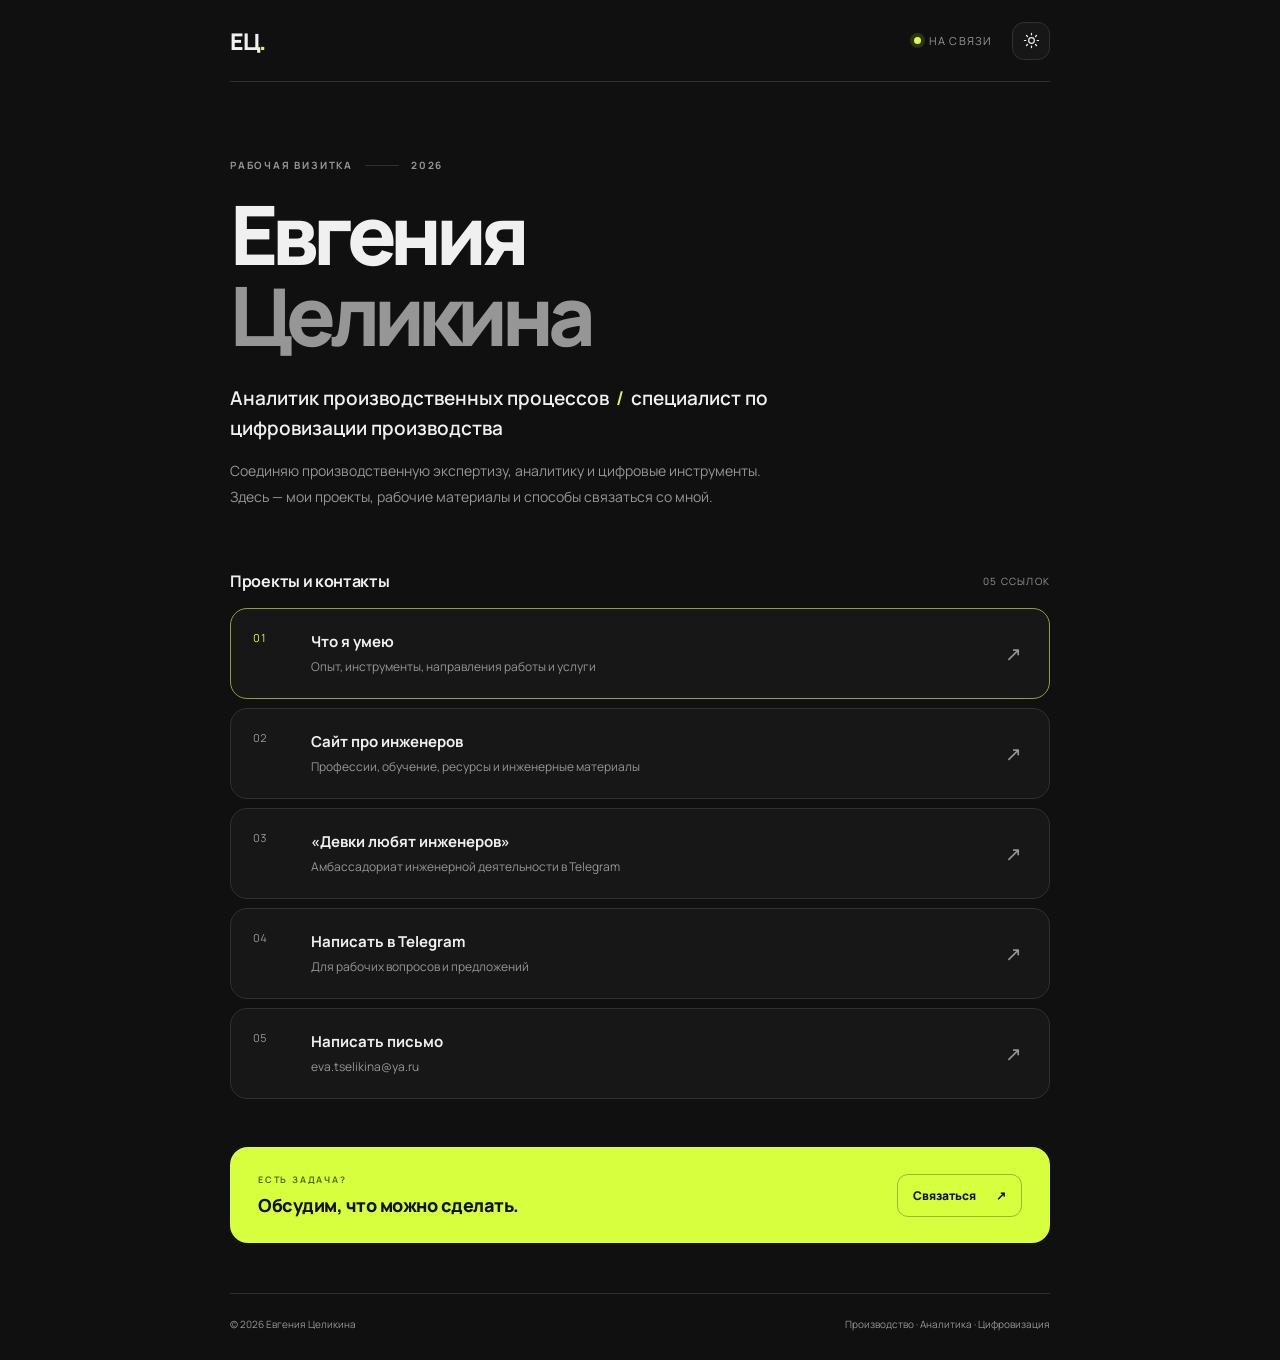
==== index.html @ 096b7c53 "Add files via upload" ====
<!doctype html>
<html lang="ru">
<head>
  <meta charset="utf-8">
  <meta name="viewport" content="width=device-width, initial-scale=1">
  <meta name="theme-color" content="#111111">
  <meta name="description" content="Евгения Целикина — аналитика производственных процессов, цифровизация и инженерные проекты. Все ссылки и контакты.">
  <title>Евгения Целикина — рабочая визитка</title>
  <link rel="stylesheet" href="style.css">
</head>
<body>
  <div class="page-shell">
    <header class="topbar">
      <a class="wordmark" href="./" aria-label="На главную">ЕЦ<span>.</span></a>
      <div class="topbar-right">
        <span class="status"><span class="status-dot"></span> На связи</span>
        <button class="theme-toggle" id="theme-toggle" type="button" aria-label="Переключить тему" title="Переключить тему">
          <svg class="sun-icon" viewBox="0 0 24 24" aria-hidden="true"><circle cx="12" cy="12" r="4"></circle><path d="M12 2v2m0 16v2M4.93 4.93l1.42 1.42m11.3 11.3 1.42 1.42M2 12h2m16 0h2M4.93 19.07l1.42-1.42m11.3-11.3 1.42-1.42"></path></svg>
          <svg class="moon-icon" viewBox="0 0 24 24" aria-hidden="true"><path d="M20.8 14.2A8.5 8.5 0 0 1 9.8 3.2 8.6 8.6 0 1 0 20.8 14.2Z"></path></svg>
        </button>
      </div>
    </header>

    <main>
      <section class="intro">
        <p class="eyebrow"><span>РАБОЧАЯ ВИЗИТКА</span><span class="eyebrow-line"></span><span>2026</span></p>
        <h1>Евгения<br><span>Целикина</span></h1>
        <p class="role">Аналитик производственных процессов <span>/</span> специалист по цифровизации производства</p>
        <p class="summary">Соединяю производственную экспертизу, аналитику и цифровые инструменты. Здесь — мои проекты, рабочие материалы и способы связаться со мной.</p>
      </section>

      <section class="links-section" aria-labelledby="projects-heading">
        <div class="section-heading">
          <h2 id="projects-heading">Проекты и контакты</h2>
          <span class="section-count">05 ССЫЛОК</span>
        </div>

        <a class="link-card featured" href="https://vremennobeznika.github.io/evosif/" target="_blank" rel="noopener noreferrer">
          <span class="card-index">01</span>
          <span class="card-copy">
            <span class="card-title">Что я умею</span>
            <span class="card-description">Опыт, инструменты, направления работы и услуги</span>
          </span>
          <span class="card-action" aria-hidden="true">↗</span>
        </a>

        <a class="link-card" href="https://github.com/Vremennobeznika/enjigirling" target="_blank" rel="noopener noreferrer">
          <span class="card-index">02</span>
          <span class="card-copy">
            <span class="card-title">Сайт про инженеров</span>
            <span class="card-description">Профессии, обучение, ресурсы и инженерные материалы</span>
          </span>
          <span class="card-action" aria-hidden="true">↗</span>
        </a>

        <a class="link-card" href="https://t.me/enjigirling" target="_blank" rel="noopener noreferrer">
          <span class="card-index">03</span>
          <span class="card-copy">
            <span class="card-title">«Девки любят инженеров»</span>
            <span class="card-description">Амбассадориат инженерной деятельности в Telegram</span>
          </span>
          <span class="card-action" aria-hidden="true">↗</span>
        </a>

        <a class="link-card" href="https://t.me/evosif" target="_blank" rel="noopener noreferrer">
          <span class="card-index">04</span>
          <span class="card-copy">
            <span class="card-title">Написать в Telegram</span>
            <span class="card-description">Для рабочих вопросов и предложений</span>
          </span>
          <span class="card-action" aria-hidden="true">↗</span>
        </a>

        <a class="link-card" href="mailto:eva.tselikina@ya.ru">
          <span class="card-index">05</span>
          <span class="card-copy">
            <span class="card-title">Написать письмо</span>
            <span class="card-description">eva.tselikina@ya.ru</span>
          </span>
          <span class="card-action" aria-hidden="true">↗</span>
        </a>
      </section>

      <section class="contact-strip">
        <div>
          <p class="eyebrow">ЕСТЬ ЗАДАЧА?</p>
          <p class="contact-line">Обсудим, что можно сделать.</p>
        </div>
        <a class="contact-button" href="https://t.me/evosif" target="_blank" rel="noopener noreferrer">Связаться <span aria-hidden="true">↗</span></a>
      </section>
    </main>

    <footer>
      <span>© 2026 Евгения Целикина</span>
      <span>Производство · Аналитика · Цифровизация</span>
    </footer>
  </div>
  <script src="script.js"></script>
</body>
</html>
---- style.css ----
@import url('https://fonts.googleapis.com/css2?family=Manrope:wght@400;500;600;700;800&display=swap');

:root {
  color-scheme: dark;
  --bg: #101010;
  --surface: #171717;
  --surface-hover: #202020;
  --text: #f0f0f0;
  --muted: #969696;
  --line: #303030;
  --accent: #d8ff3e;
  --accent-text: #111;
  --shadow: rgba(0, 0, 0, .18);
}
:root.light {
  color-scheme: light;
  --bg: #eeeeeb;
  --surface: #f8f8f5;
  --surface-hover: #e4e4df;
  --text: #161616;
  --muted: #666660;
  --line: #d3d3cc;
  --accent: #c4ec24;
  --accent-text: #111;
  --shadow: rgba(0, 0, 0, .05);
}
* { box-sizing: border-box; }
html { min-height: 100%; }
body {
  margin: 0;
  background: var(--bg);
  color: var(--text);
  font-family: 'Manrope', 'Arial', sans-serif;
  transition: background .2s ease, color .2s ease;
}
a { color: inherit; text-decoration: none; }
button { font: inherit; }
.page-shell { width: min(100% - 48px, 820px); margin: 0 auto; }
.topbar {
  height: 82px; display: flex; align-items: center; justify-content: space-between;
  border-bottom: 1px solid var(--line);
}
.wordmark { font-size: 23px; font-weight: 800; letter-spacing: -1.5px; }
.wordmark span { color: var(--accent); }
.topbar-right { display: flex; align-items: center; gap: 20px; }
.status { display: inline-flex; gap: 8px; align-items: center; color: var(--muted); font-size: 11px; text-transform: uppercase; letter-spacing: 1.1px; }
.status-dot { width: 7px; height: 7px; border-radius: 50%; background: var(--accent); box-shadow: 0 0 0 4px color-mix(in srgb, var(--accent) 14%, transparent); }
.theme-toggle { display: grid; place-items: center; width: 38px; height: 38px; border: 1px solid var(--line); border-radius: 12px; background: var(--surface); color: var(--text); cursor: pointer; }
.theme-toggle:hover { background: var(--surface-hover); }
.theme-toggle svg { width: 17px; height: 17px; fill: none; stroke: currentColor; stroke-width: 1.7; stroke-linecap: round; stroke-linejoin: round; }
.moon-icon { display: none; }
:root.light .sun-icon { display: none; }
:root.light .moon-icon { display: block; }
.intro { padding: 76px 0 60px; }
.eyebrow { display: flex; align-items: center; gap: 12px; margin: 0 0 22px; color: var(--muted); font-size: 10px; font-weight: 700; letter-spacing: 1.8px; }
.eyebrow-line { display: inline-block; width: 34px; height: 1px; background: var(--line); }
h1 { margin: 0; font-size: clamp(48px, 8.5vw, 82px); line-height: .99; letter-spacing: -.075em; font-weight: 800; }
h1 span { color: var(--muted); }
.role { max-width: 650px; margin: 28px 0 0; font-size: clamp(15px, 2.4vw, 19px); font-weight: 600; line-height: 1.55; }
.role span { color: var(--accent); padding: 0 3px; }
.summary { max-width: 540px; margin: 15px 0 0; color: var(--muted); font-size: 14px; line-height: 1.85; }
.links-section { padding-bottom: 48px; }
.section-heading { display: flex; align-items: center; justify-content: space-between; margin-bottom: 16px; }
h2 { margin: 0; font-size: 16px; font-weight: 700; letter-spacing: -.3px; }
.section-count { color: var(--muted); font-size: 10px; letter-spacing: 1.2px; }
.link-card {
  display: grid; grid-template-columns: 42px 1fr 28px; align-items: center; gap: 16px;
  min-height: 91px; padding: 18px 22px; margin-top: 9px;
  background: var(--surface); border: 1px solid var(--line); border-radius: 17px;
  transition: background .18s ease, border-color .18s ease, transform .18s ease;
}
.link-card:hover { background: var(--surface-hover); border-color: #555; transform: translateY(-2px); }
.link-card.featured { border-color: color-mix(in srgb, var(--accent) 55%, var(--line)); }
.card-index { align-self: start; padding-top: 3px; color: var(--muted); font-size: 11px; font-variant-numeric: tabular-nums; }
.featured .card-index { color: var(--accent); }
.card-copy { display: flex; flex-direction: column; gap: 5px; min-width: 0; }
.card-title { font-size: 15px; font-weight: 700; }
.card-description { color: var(--muted); font-size: 12px; line-height: 1.6; }
.card-action { display: grid; place-items: center; width: 28px; height: 28px; color: var(--muted); font-size: 20px; transition: color .18s ease, transform .18s ease; }
.link-card:hover .card-action { color: var(--accent); transform: translate(2px, -2px); }
.contact-strip { display: flex; align-items: center; justify-content: space-between; gap: 20px; padding: 26px 28px; margin-bottom: 50px; border-radius: 18px; background: var(--accent); color: var(--accent-text); }
.contact-strip .eyebrow { margin-bottom: 7px; color: rgba(0,0,0,.6); font-size: 9px; }
.contact-line { margin: 0; font-size: 18px; font-weight: 800; letter-spacing: -.5px; }
.contact-button { display: inline-flex; align-items: center; gap: 20px; padding: 12px 15px; border: 1px solid rgba(0,0,0,.28); border-radius: 11px; font-size: 12px; font-weight: 800; white-space: nowrap; transition: background .18s ease; }
.contact-button:hover { background: rgba(0,0,0,.08); }
footer { display: flex; justify-content: space-between; gap: 20px; padding: 22px 0 28px; border-top: 1px solid var(--line); color: var(--muted); font-size: 10px; line-height: 1.6; }
@media (max-width: 560px) {
  .page-shell { width: min(100% - 30px, 820px); }
  .topbar { height: 68px; }
  .intro { padding: 56px 0 43px; }
  .link-card { grid-template-columns: 27px 1fr 22px; gap: 10px; padding: 17px 14px; min-height: 86px; border-radius: 14px; }
  .card-title { font-size: 14px; }
  .card-description { font-size: 11px; }
  .contact-strip { align-items: flex-start; flex-direction: column; padding: 23px; margin-bottom: 36px; }
  .contact-button { width: 100%; justify-content: space-between; }
  footer { flex-direction: column; gap: 5px; }
}
@media (prefers-reduced-motion: reduce) {
  *, *::before, *::after { transition-duration: .01ms !important; scroll-behavior: auto !important; }
}
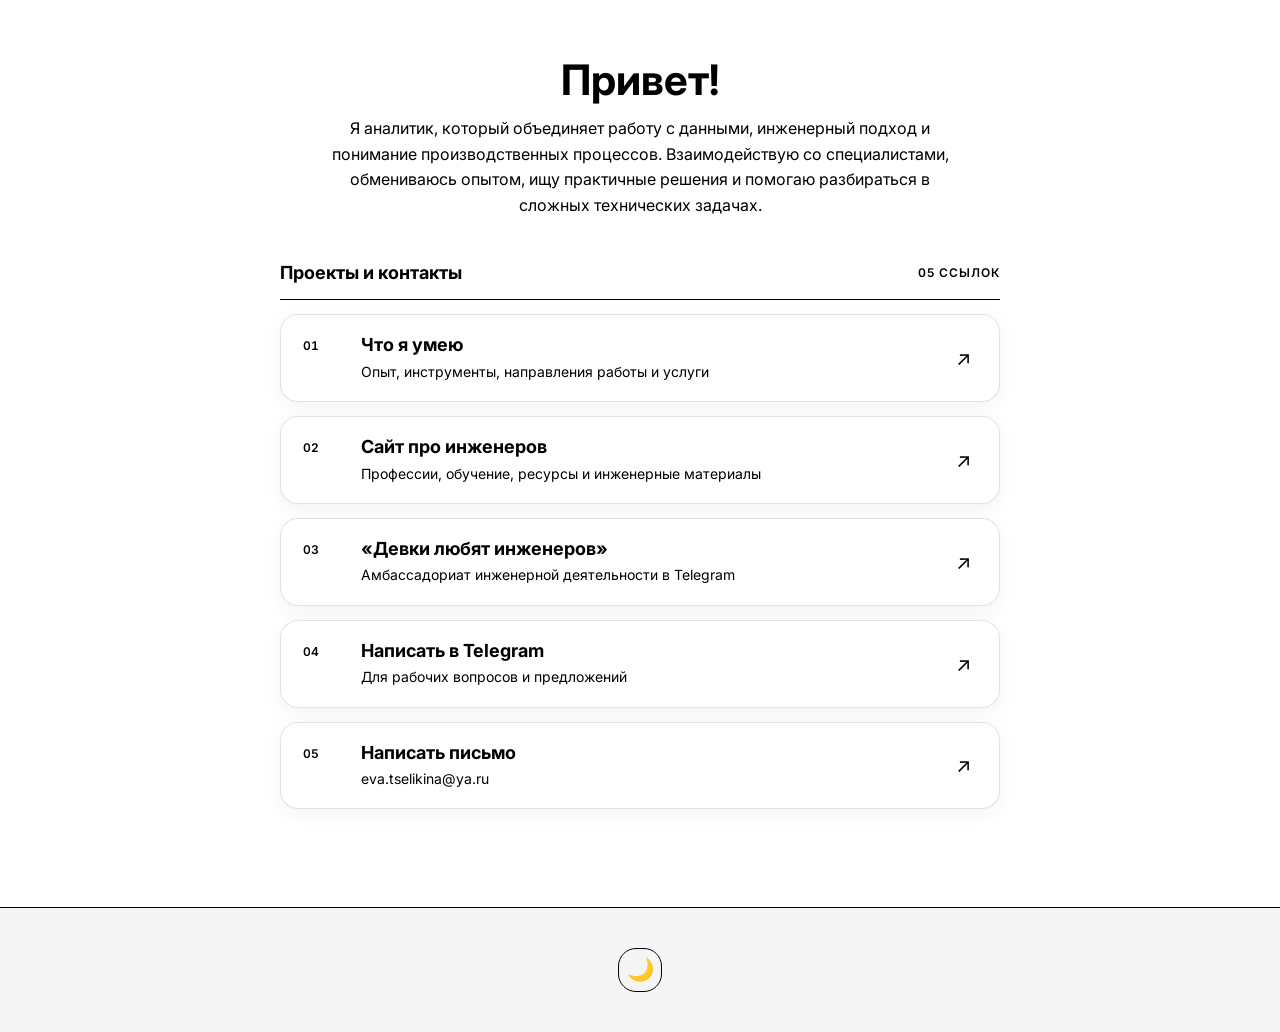
==== commit 756a0e61: "Add files via upload" ====
--- a/index.html
+++ b/index.html
@@ -1,100 +1,77 @@
-<!doctype html>
+<!DOCTYPE html>
 <html lang="ru">
 <head>
-  <meta charset="utf-8">
-  <meta name="viewport" content="width=device-width, initial-scale=1">
-  <meta name="theme-color" content="#111111">
-  <meta name="description" content="Евгения Целикина — аналитика производственных процессов, цифровизация и инженерные проекты. Все ссылки и контакты.">
-  <title>Евгения Целикина — рабочая визитка</title>
-  <link rel="stylesheet" href="style.css">
+<meta charset="UTF-8">
+<meta name="viewport" content="width=device-width, initial-scale=1.0">
+<meta name="theme-color" content="#ffffff">
+<meta name="description" content="Аналитик: данные, инженерный подход и производственные процессы. Проекты и контакты.">
+<title>Евгения Целикина</title>
+<link rel="stylesheet" href="style.css">
 </head>
 <body>
-  <div class="page-shell">
-    <header class="topbar">
-      <a class="wordmark" href="./" aria-label="На главную">ЕЦ<span>.</span></a>
-      <div class="topbar-right">
-        <span class="status"><span class="status-dot"></span> На связи</span>
-        <button class="theme-toggle" id="theme-toggle" type="button" aria-label="Переключить тему" title="Переключить тему">
-          <svg class="sun-icon" viewBox="0 0 24 24" aria-hidden="true"><circle cx="12" cy="12" r="4"></circle><path d="M12 2v2m0 16v2M4.93 4.93l1.42 1.42m11.3 11.3 1.42 1.42M2 12h2m16 0h2M4.93 19.07l1.42-1.42m11.3-11.3 1.42-1.42"></path></svg>
-          <svg class="moon-icon" viewBox="0 0 24 24" aria-hidden="true"><path d="M20.8 14.2A8.5 8.5 0 0 1 9.8 3.2 8.6 8.6 0 1 0 20.8 14.2Z"></path></svg>
-        </button>
-      </div>
-    </header>
+<main class="site-page">
+  <header class="page-header">
+    <h1>Привет!</h1>
+    <p>Я аналитик, который объединяет работу с данными, инженерный подход и понимание производственных процессов. Взаимодействую со специалистами, обмениваюсь опытом, ищу практичные решения и помогаю разбираться в сложных технических задачах.</p>
+  </header>
 
-    <main>
-      <section class="intro">
-        <p class="eyebrow"><span>РАБОЧАЯ ВИЗИТКА</span><span class="eyebrow-line"></span><span>2026</span></p>
-        <h1>Евгения<br><span>Целикина</span></h1>
-        <p class="role">Аналитик производственных процессов <span>/</span> специалист по цифровизации производства</p>
-        <p class="summary">Соединяю производственную экспертизу, аналитику и цифровые инструменты. Здесь — мои проекты, рабочие материалы и способы связаться со мной.</p>
-      </section>
+  <section class="links-section" aria-labelledby="projects-heading">
+    <div class="section-heading">
+      <h2 id="projects-heading">Проекты и контакты</h2>
+      <span class="section-count">05 ССЫЛОК</span>
+    </div>
 
-      <section class="links-section" aria-labelledby="projects-heading">
-        <div class="section-heading">
-          <h2 id="projects-heading">Проекты и контакты</h2>
-          <span class="section-count">05 ССЫЛОК</span>
-        </div>
+    <a class="link-card" href="https://vremennobeznika.github.io/evosif/" target="_blank" rel="noopener noreferrer">
+      <span class="card-index">01</span>
+      <span class="card-copy">
+        <span class="card-title">Что я умею</span>
+        <span class="card-description">Опыт, инструменты, направления работы и услуги</span>
+      </span>
+      <span class="card-action" aria-hidden="true">↗</span>
+    </a>
 
-        <a class="link-card featured" href="https://vremennobeznika.github.io/evosif/" target="_blank" rel="noopener noreferrer">
-          <span class="card-index">01</span>
-          <span class="card-copy">
-            <span class="card-title">Что я умею</span>
-            <span class="card-description">Опыт, инструменты, направления работы и услуги</span>
-          </span>
-          <span class="card-action" aria-hidden="true">↗</span>
-        </a>
+    <a class="link-card" href="https://github.com/Vremennobeznika/enjigirling" target="_blank" rel="noopener noreferrer">
+      <span class="card-index">02</span>
+      <span class="card-copy">
+        <span class="card-title">Сайт про инженеров</span>
+        <span class="card-description">Профессии, обучение, ресурсы и инженерные материалы</span>
+      </span>
+      <span class="card-action" aria-hidden="true">↗</span>
+    </a>
 
-        <a class="link-card" href="https://github.com/Vremennobeznika/enjigirling" target="_blank" rel="noopener noreferrer">
-          <span class="card-index">02</span>
-          <span class="card-copy">
-            <span class="card-title">Сайт про инженеров</span>
-            <span class="card-description">Профессии, обучение, ресурсы и инженерные материалы</span>
-          </span>
-          <span class="card-action" aria-hidden="true">↗</span>
-        </a>
+    <a class="link-card" href="https://t.me/enjigirling" target="_blank" rel="noopener noreferrer">
+      <span class="card-index">03</span>
+      <span class="card-copy">
+        <span class="card-title">«Девки любят инженеров»</span>
+        <span class="card-description">Амбассадориат инженерной деятельности в Telegram</span>
+      </span>
+      <span class="card-action" aria-hidden="true">↗</span>
+    </a>
 
-        <a class="link-card" href="https://t.me/enjigirling" target="_blank" rel="noopener noreferrer">
-          <span class="card-index">03</span>
-          <span class="card-copy">
-            <span class="card-title">«Девки любят инженеров»</span>
-            <span class="card-description">Амбассадориат инженерной деятельности в Telegram</span>
-          </span>
-          <span class="card-action" aria-hidden="true">↗</span>
-        </a>
+    <a class="link-card" href="https://t.me/evosif" target="_blank" rel="noopener noreferrer">
+      <span class="card-index">04</span>
+      <span class="card-copy">
+        <span class="card-title">Написать в Telegram</span>
+        <span class="card-description">Для рабочих вопросов и предложений</span>
+      </span>
+      <span class="card-action" aria-hidden="true">↗</span>
+    </a>
 
-        <a class="link-card" href="https://t.me/evosif" target="_blank" rel="noopener noreferrer">
-          <span class="card-index">04</span>
-          <span class="card-copy">
-            <span class="card-title">Написать в Telegram</span>
-            <span class="card-description">Для рабочих вопросов и предложений</span>
-          </span>
-          <span class="card-action" aria-hidden="true">↗</span>
-        </a>
+    <a class="link-card" href="mailto:eva.tselikina@ya.ru">
+      <span class="card-index">05</span>
+      <span class="card-copy">
+        <span class="card-title">Написать письмо</span>
+        <span class="card-description">eva.tselikina@ya.ru</span>
+      </span>
+      <span class="card-action" aria-hidden="true">↗</span>
+    </a>
+  </section>
+</main>
 
-        <a class="link-card" href="mailto:eva.tselikina@ya.ru">
-          <span class="card-index">05</span>
-          <span class="card-copy">
-            <span class="card-title">Написать письмо</span>
-            <span class="card-description">eva.tselikina@ya.ru</span>
-          </span>
-          <span class="card-action" aria-hidden="true">↗</span>
-        </a>
-      </section>
+<footer>
+  <button class="theme-toggle" id="themeToggle" type="button" aria-label="Переключить тему">🌙</button>
+</footer>
 
-      <section class="contact-strip">
-        <div>
-          <p class="eyebrow">ЕСТЬ ЗАДАЧА?</p>
-          <p class="contact-line">Обсудим, что можно сделать.</p>
-        </div>
-        <a class="contact-button" href="https://t.me/evosif" target="_blank" rel="noopener noreferrer">Связаться <span aria-hidden="true">↗</span></a>
-      </section>
-    </main>
-
-    <footer>
-      <span>© 2026 Евгения Целикина</span>
-      <span>Производство · Аналитика · Цифровизация</span>
-    </footer>
-  </div>
-  <script src="script.js"></script>
+<script src="script.js"></script>
 </body>
 </html>
--- a/style.css
+++ b/style.css
@@ -1,100 +1,100 @@
-@import url('https://fonts.googleapis.com/css2?family=Manrope:wght@400;500;600;700;800&display=swap');
+/* Визитка в стиле сайта enjigirling: чёрно-белая гамма, шрифт Inter, переключатель темы 🌙 / ☀️ */
+@import url('https://fonts.googleapis.com/css2?family=Inter:wght@400;600;700&display=swap');
 
 :root {
-  color-scheme: dark;
-  --bg: #101010;
-  --surface: #171717;
-  --surface-hover: #202020;
-  --text: #f0f0f0;
-  --muted: #969696;
-  --line: #303030;
-  --accent: #d8ff3e;
-  --accent-text: #111;
-  --shadow: rgba(0, 0, 0, .18);
+  --bg: #FFFFFF;
+  --bg-block: #F5F5F5;
+  --text-primary: #000000;
+  --text-body: #000000;
+  --border: #000000;
+  --card-border: rgba(127,127,127,.22);
+  --font: 'Inter', system-ui, -apple-system, 'Segoe UI', Roboto, Arial, sans-serif;
+  --fs-xs: 12px;
+  --fs-sm: 14px;
+  --fs-md: 16px;
+  --fs-lg: 18px;
+  --fs-xl: 20px;
+  --fs-h1: clamp(28px, 4vw, 42px);
+  --radius: 18px;
 }
-:root.light {
-  color-scheme: light;
-  --bg: #eeeeeb;
-  --surface: #f8f8f5;
-  --surface-hover: #e4e4df;
-  --text: #161616;
-  --muted: #666660;
-  --line: #d3d3cc;
-  --accent: #c4ec24;
-  --accent-text: #111;
-  --shadow: rgba(0, 0, 0, .05);
+.theme-dark {
+  --bg: #121212;
+  --bg-block: #1E1E1E;
+  --text-primary: #FFFFFF;
+  --text-body: #E0E0E0;
+  --border: #FFFFFF;
 }
-* { box-sizing: border-box; }
-html { min-height: 100%; }
+
+* { margin: 0; padding: 0; box-sizing: border-box; }
 body {
-  margin: 0;
+  font-family: var(--font);
+  color: var(--text-body);
   background: var(--bg);
-  color: var(--text);
-  font-family: 'Manrope', 'Arial', sans-serif;
-  transition: background .2s ease, color .2s ease;
+  line-height: 1.6;
+  transition: background .2s, color .2s;
 }
 a { color: inherit; text-decoration: none; }
-button { font: inherit; }
-.page-shell { width: min(100% - 48px, 820px); margin: 0 auto; }
-.topbar {
-  height: 82px; display: flex; align-items: center; justify-content: space-between;
-  border-bottom: 1px solid var(--line);
+button { font-family: inherit; }
+
+.site-page { max-width: 760px; margin: 0 auto; padding: 56px 20px 50px; }
+
+.page-header { text-align: center; margin-bottom: 40px; }
+.page-header h1 {
+  font-size: var(--fs-h1);
+  line-height: 1.15;
+  margin-bottom: 12px;
+  color: var(--text-primary);
 }
-.wordmark { font-size: 23px; font-weight: 800; letter-spacing: -1.5px; }
-.wordmark span { color: var(--accent); }
-.topbar-right { display: flex; align-items: center; gap: 20px; }
-.status { display: inline-flex; gap: 8px; align-items: center; color: var(--muted); font-size: 11px; text-transform: uppercase; letter-spacing: 1.1px; }
-.status-dot { width: 7px; height: 7px; border-radius: 50%; background: var(--accent); box-shadow: 0 0 0 4px color-mix(in srgb, var(--accent) 14%, transparent); }
-.theme-toggle { display: grid; place-items: center; width: 38px; height: 38px; border: 1px solid var(--line); border-radius: 12px; background: var(--surface); color: var(--text); cursor: pointer; }
-.theme-toggle:hover { background: var(--surface-hover); }
-.theme-toggle svg { width: 17px; height: 17px; fill: none; stroke: currentColor; stroke-width: 1.7; stroke-linecap: round; stroke-linejoin: round; }
-.moon-icon { display: none; }
-:root.light .sun-icon { display: none; }
-:root.light .moon-icon { display: block; }
-.intro { padding: 76px 0 60px; }
-.eyebrow { display: flex; align-items: center; gap: 12px; margin: 0 0 22px; color: var(--muted); font-size: 10px; font-weight: 700; letter-spacing: 1.8px; }
-.eyebrow-line { display: inline-block; width: 34px; height: 1px; background: var(--line); }
-h1 { margin: 0; font-size: clamp(48px, 8.5vw, 82px); line-height: .99; letter-spacing: -.075em; font-weight: 800; }
-h1 span { color: var(--muted); }
-.role { max-width: 650px; margin: 28px 0 0; font-size: clamp(15px, 2.4vw, 19px); font-weight: 600; line-height: 1.55; }
-.role span { color: var(--accent); padding: 0 3px; }
-.summary { max-width: 540px; margin: 15px 0 0; color: var(--muted); font-size: 14px; line-height: 1.85; }
-.links-section { padding-bottom: 48px; }
-.section-heading { display: flex; align-items: center; justify-content: space-between; margin-bottom: 16px; }
-h2 { margin: 0; font-size: 16px; font-weight: 700; letter-spacing: -.3px; }
-.section-count { color: var(--muted); font-size: 10px; letter-spacing: 1.2px; }
+.page-header p { max-width: 620px; margin: 0 auto; font-size: var(--fs-md); color: var(--text-body); }
+
+.section-heading {
+  display: flex; align-items: center; justify-content: space-between;
+  padding-bottom: 12px; margin-bottom: 8px;
+  border-bottom: 1px solid var(--border);
+}
+.section-heading h2 { font-size: var(--fs-lg); font-weight: 700; color: var(--text-primary); }
+.section-count { font-size: var(--fs-xs); font-weight: 600; letter-spacing: 1px; color: var(--text-body); }
+
 .link-card {
   display: grid; grid-template-columns: 42px 1fr 28px; align-items: center; gap: 16px;
-  min-height: 91px; padding: 18px 22px; margin-top: 9px;
-  background: var(--surface); border: 1px solid var(--line); border-radius: 17px;
-  transition: background .18s ease, border-color .18s ease, transform .18s ease;
+  padding: 18px 22px; margin-top: 14px;
+  background: var(--bg);
+  border: 1px solid var(--card-border);
+  border-radius: var(--radius);
+  box-shadow: 0 5px 20px rgba(0,0,0,.05);
+  transition: transform .2s, border-color .2s;
 }
-.link-card:hover { background: var(--surface-hover); border-color: #555; transform: translateY(-2px); }
-.link-card.featured { border-color: color-mix(in srgb, var(--accent) 55%, var(--line)); }
-.card-index { align-self: start; padding-top: 3px; color: var(--muted); font-size: 11px; font-variant-numeric: tabular-nums; }
-.featured .card-index { color: var(--accent); }
-.card-copy { display: flex; flex-direction: column; gap: 5px; min-width: 0; }
-.card-title { font-size: 15px; font-weight: 700; }
-.card-description { color: var(--muted); font-size: 12px; line-height: 1.6; }
-.card-action { display: grid; place-items: center; width: 28px; height: 28px; color: var(--muted); font-size: 20px; transition: color .18s ease, transform .18s ease; }
-.link-card:hover .card-action { color: var(--accent); transform: translate(2px, -2px); }
-.contact-strip { display: flex; align-items: center; justify-content: space-between; gap: 20px; padding: 26px 28px; margin-bottom: 50px; border-radius: 18px; background: var(--accent); color: var(--accent-text); }
-.contact-strip .eyebrow { margin-bottom: 7px; color: rgba(0,0,0,.6); font-size: 9px; }
-.contact-line { margin: 0; font-size: 18px; font-weight: 800; letter-spacing: -.5px; }
-.contact-button { display: inline-flex; align-items: center; gap: 20px; padding: 12px 15px; border: 1px solid rgba(0,0,0,.28); border-radius: 11px; font-size: 12px; font-weight: 800; white-space: nowrap; transition: background .18s ease; }
-.contact-button:hover { background: rgba(0,0,0,.08); }
-footer { display: flex; justify-content: space-between; gap: 20px; padding: 22px 0 28px; border-top: 1px solid var(--line); color: var(--muted); font-size: 10px; line-height: 1.6; }
+.link-card:hover { transform: translateY(-3px); border-color: var(--text-primary); }
+.link-card:focus-visible { outline: 3px solid var(--text-primary); outline-offset: 3px; }
+.card-index { align-self: start; padding-top: 3px; font-size: var(--fs-xs); font-weight: 600; font-variant-numeric: tabular-nums; color: var(--text-body); }
+.card-copy { display: flex; flex-direction: column; gap: 4px; min-width: 0; }
+.card-title { font-size: var(--fs-lg); font-weight: 700; line-height: 1.3; color: var(--text-primary); overflow-wrap: anywhere; }
+.card-description { font-size: var(--fs-sm); color: var(--text-body); overflow-wrap: anywhere; }
+.card-action { display: grid; place-items: center; font-size: var(--fs-xl); color: var(--text-primary); transition: transform .2s; }
+.link-card:hover .card-action { transform: translate(2px, -2px); }
+
+footer {
+  background: var(--bg-block);
+  text-align: center;
+  padding: 40px 0;
+  border-top: 1px solid var(--border);
+  margin-top: 48px;
+}
+.theme-toggle {
+  width: 44px; height: 44px;
+  background: none;
+  border: 1px solid var(--border);
+  border-radius: var(--radius);
+  color: var(--text-primary);
+  font: 22px/1 "Apple Color Emoji", "Segoe UI Emoji", "Noto Color Emoji", sans-serif;
+  cursor: pointer;
+}
+
 @media (max-width: 560px) {
-  .page-shell { width: min(100% - 30px, 820px); }
-  .topbar { height: 68px; }
-  .intro { padding: 56px 0 43px; }
-  .link-card { grid-template-columns: 27px 1fr 22px; gap: 10px; padding: 17px 14px; min-height: 86px; border-radius: 14px; }
-  .card-title { font-size: 14px; }
-  .card-description { font-size: 11px; }
-  .contact-strip { align-items: flex-start; flex-direction: column; padding: 23px; margin-bottom: 36px; }
-  .contact-button { width: 100%; justify-content: space-between; }
-  footer { flex-direction: column; gap: 5px; }
+  .site-page { padding: 36px 16px 36px; }
+  .link-card { grid-template-columns: 28px 1fr 22px; gap: 10px; padding: 16px 14px; }
+  .card-title { font-size: var(--fs-md); }
 }
 @media (prefers-reduced-motion: reduce) {
-  *, *::before, *::after { transition-duration: .01ms !important; scroll-behavior: auto !important; }
+  *, *::before, *::after { transition-duration: .01ms !important; }
 }
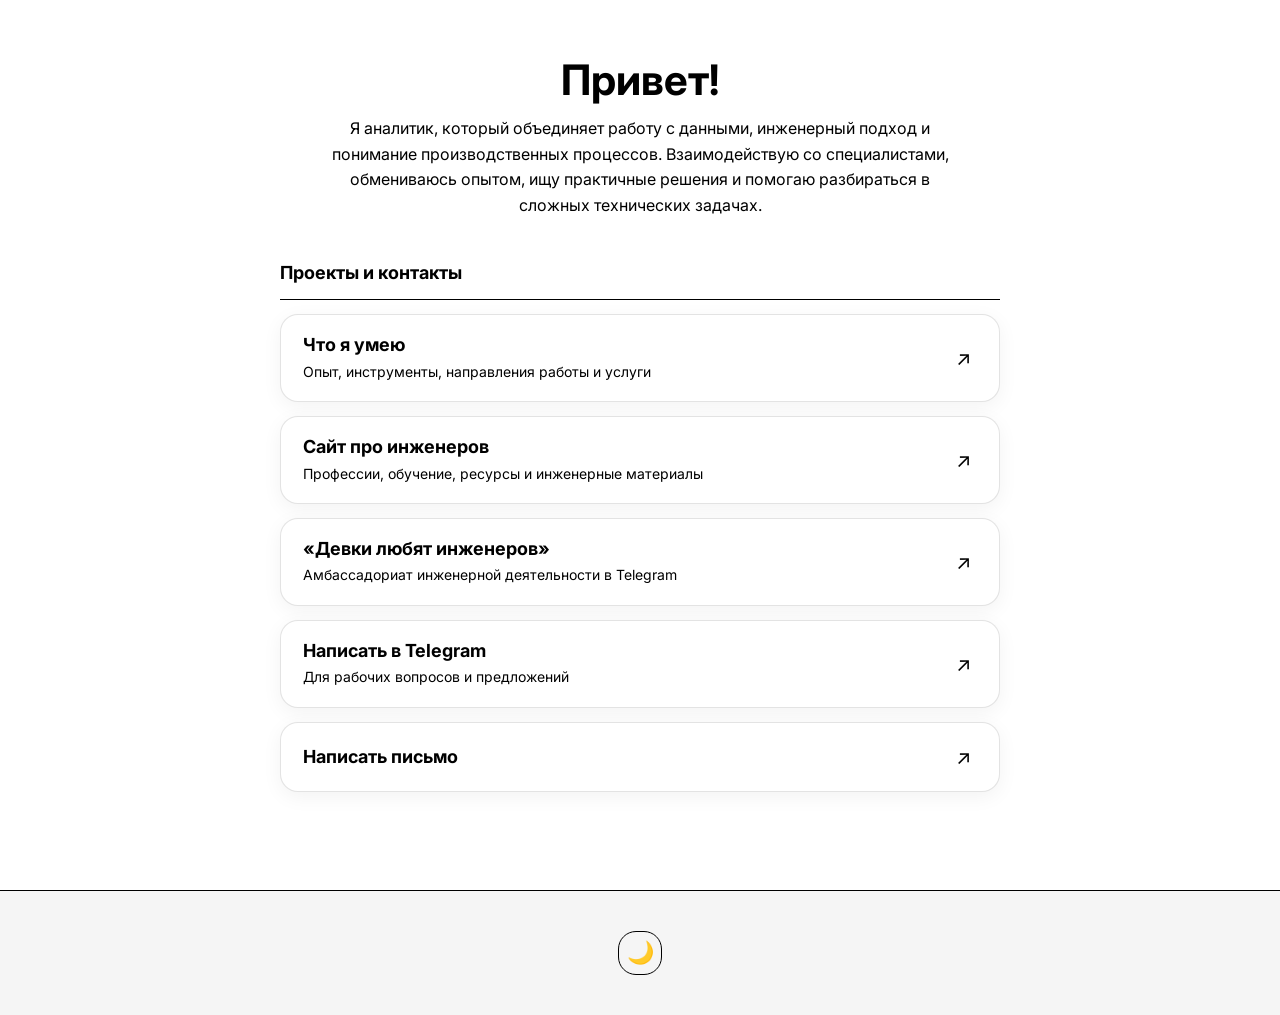
==== commit 79717c84: "Add files via upload" ====
--- a/index.html
+++ b/index.html
@@ -18,11 +18,9 @@
   <section class="links-section" aria-labelledby="projects-heading">
     <div class="section-heading">
       <h2 id="projects-heading">Проекты и контакты</h2>
-      <span class="section-count">05 ССЫЛОК</span>
     </div>
 
     <a class="link-card" href="https://vremennobeznika.github.io/evosif/" target="_blank" rel="noopener noreferrer">
-      <span class="card-index">01</span>
       <span class="card-copy">
         <span class="card-title">Что я умею</span>
         <span class="card-description">Опыт, инструменты, направления работы и услуги</span>
@@ -30,8 +28,7 @@
       <span class="card-action" aria-hidden="true">↗</span>
     </a>
 
-    <a class="link-card" href="https://github.com/Vremennobeznika/enjigirling" target="_blank" rel="noopener noreferrer">
-      <span class="card-index">02</span>
+    <a class="link-card" href="https://vremennobeznika.github.io/enjigirling/" target="_blank" rel="noopener noreferrer">
       <span class="card-copy">
         <span class="card-title">Сайт про инженеров</span>
         <span class="card-description">Профессии, обучение, ресурсы и инженерные материалы</span>
@@ -40,7 +37,6 @@
     </a>
 
     <a class="link-card" href="https://t.me/enjigirling" target="_blank" rel="noopener noreferrer">
-      <span class="card-index">03</span>
       <span class="card-copy">
         <span class="card-title">«Девки любят инженеров»</span>
         <span class="card-description">Амбассадориат инженерной деятельности в Telegram</span>
@@ -49,7 +45,6 @@
     </a>
 
     <a class="link-card" href="https://t.me/evosif" target="_blank" rel="noopener noreferrer">
-      <span class="card-index">04</span>
       <span class="card-copy">
         <span class="card-title">Написать в Telegram</span>
         <span class="card-description">Для рабочих вопросов и предложений</span>
@@ -58,10 +53,8 @@
     </a>
 
     <a class="link-card" href="mailto:eva.tselikina@ya.ru">
-      <span class="card-index">05</span>
       <span class="card-copy">
         <span class="card-title">Написать письмо</span>
-        <span class="card-description">eva.tselikina@ya.ru</span>
       </span>
       <span class="card-action" aria-hidden="true">↗</span>
     </a>
--- a/style.css
+++ b/style.css
@@ -53,10 +53,9 @@
   border-bottom: 1px solid var(--border);
 }
 .section-heading h2 { font-size: var(--fs-lg); font-weight: 700; color: var(--text-primary); }
-.section-count { font-size: var(--fs-xs); font-weight: 600; letter-spacing: 1px; color: var(--text-body); }
 
 .link-card {
-  display: grid; grid-template-columns: 42px 1fr 28px; align-items: center; gap: 16px;
+  display: grid; grid-template-columns: 1fr 28px; align-items: center; gap: 16px;
   padding: 18px 22px; margin-top: 14px;
   background: var(--bg);
   border: 1px solid var(--card-border);
@@ -66,7 +65,6 @@
 }
 .link-card:hover { transform: translateY(-3px); border-color: var(--text-primary); }
 .link-card:focus-visible { outline: 3px solid var(--text-primary); outline-offset: 3px; }
-.card-index { align-self: start; padding-top: 3px; font-size: var(--fs-xs); font-weight: 600; font-variant-numeric: tabular-nums; color: var(--text-body); }
 .card-copy { display: flex; flex-direction: column; gap: 4px; min-width: 0; }
 .card-title { font-size: var(--fs-lg); font-weight: 700; line-height: 1.3; color: var(--text-primary); overflow-wrap: anywhere; }
 .card-description { font-size: var(--fs-sm); color: var(--text-body); overflow-wrap: anywhere; }
@@ -92,7 +90,7 @@
 
 @media (max-width: 560px) {
   .site-page { padding: 36px 16px 36px; }
-  .link-card { grid-template-columns: 28px 1fr 22px; gap: 10px; padding: 16px 14px; }
+  .link-card { grid-template-columns: 1fr 22px; gap: 10px; padding: 16px 14px; }
   .card-title { font-size: var(--fs-md); }
 }
 @media (prefers-reduced-motion: reduce) {
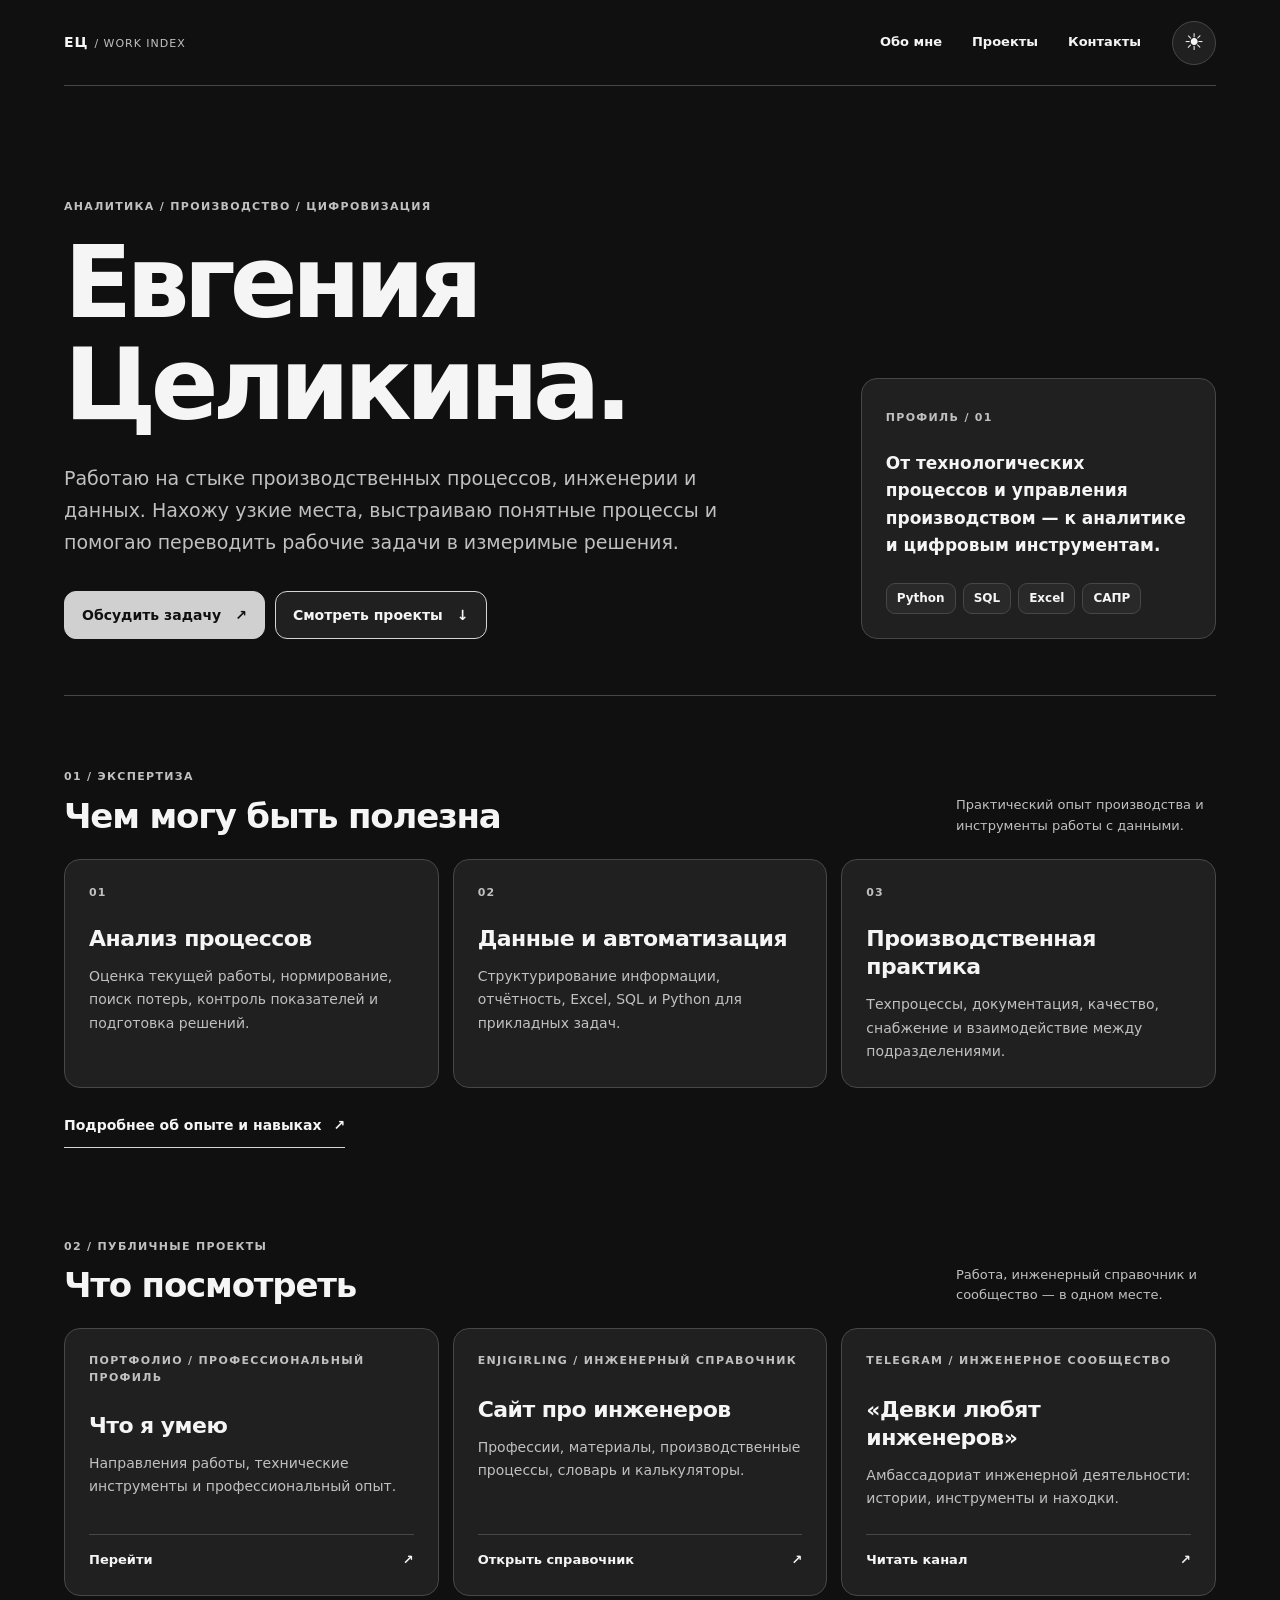
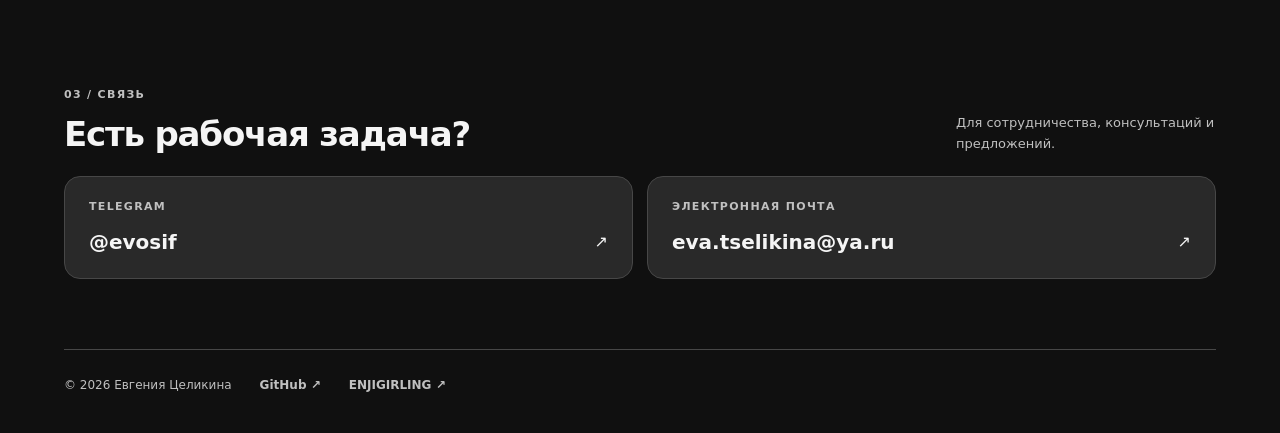
==== commit c8351455: "Redesign visit card to match ENJIGIRLING; improve structure, theme and CI" ====
--- a/index.html
+++ b/index.html
@@ -1,70 +1,152 @@
-<!DOCTYPE html>
-<html lang="ru">
+<!doctype html>
+<html lang="ru" class="theme-dark">
 <head>
-<meta charset="UTF-8">
-<meta name="viewport" content="width=device-width, initial-scale=1.0">
-<meta name="theme-color" content="#ffffff">
-<meta name="description" content="Аналитик: данные, инженерный подход и производственные процессы. Проекты и контакты.">
-<title>Евгения Целикина</title>
-<link rel="stylesheet" href="style.css">
+  <meta charset="utf-8">
+  <meta name="viewport" content="width=device-width, initial-scale=1">
+  <meta name="theme-color" content="#101010">
+  <meta name="description" content="Евгения Целикина — аналитика производственных процессов, цифровизация, работа с данными. Проекты, инженерный справочник и контакты.">
+  <meta property="og:type" content="profile">
+  <meta property="og:locale" content="ru_RU">
+  <meta property="og:title" content="Евгения Целикина — данные, производство, инженерия">
+  <meta property="og:description" content="Производственная аналитика, цифровизация процессов и инженерные проекты. Компетенции и контакты.">
+  <title>Евгения Целикина — аналитика и цифровизация производства</title>
+  <link rel="icon" href="favicon.svg" type="image/svg+xml">
+  <link rel="stylesheet" href="style.css">
+  <script>
+    // Тот же ключ темы, что и у ENJIGIRLING: при переходах выбор сохраняется.
+    try {
+      if (localStorage.getItem('theme') === 'light') {
+        document.documentElement.classList.remove('theme-dark');
+      }
+    } catch (_) {}
+  </script>
+  <script type="application/ld+json">
+  {
+    "@context": "https://schema.org",
+    "@type": "Person",
+    "name": "Евгения Целикина",
+    "jobTitle": "Аналитик производственных процессов",
+    "description": "Аналитика, цифровизация и управление производственными процессами.",
+    "sameAs": [
+      "https://github.com/Vremennobeznika",
+      "https://t.me/enjigirling",
+      "https://vremennobeznika.github.io/enjigirling/",
+      "https://vremennobeznika.github.io/evosif/"
+    ]
+  }
+  </script>
 </head>
 <body>
-<main class="site-page">
-  <header class="page-header">
-    <h1>Привет!</h1>
-    <p>Я аналитик, который объединяет работу с данными, инженерный подход и понимание производственных процессов. Взаимодействую со специалистами, обмениваюсь опытом, ищу практичные решения и помогаю разбираться в сложных технических задачах.</p>
+<a class="skip-link" href="#content">Перейти к содержимому</a>
+<div class="site-page">
+  <header class="site-topbar">
+    <a class="site-brand" href="#top" aria-label="Евгения Целикина — наверх">
+      ЕЦ <span>/ WORK INDEX</span>
+    </a>
+    <div class="topbar-actions">
+      <nav class="top-nav" aria-label="Навигация по визитке">
+        <a href="#about">Обо мне</a>
+        <a href="#projects">Проекты</a>
+        <a href="#contacts">Контакты</a>
+      </nav>
+      <button class="theme-toggle" id="themeToggle" type="button" aria-label="Включить светлую тему" aria-pressed="true" title="Светлая тема">☀</button>
+    </div>
   </header>
 
-  <section class="links-section" aria-labelledby="projects-heading">
-    <div class="section-heading">
-      <h2 id="projects-heading">Проекты и контакты</h2>
-    </div>
+  <main id="content">
+    <section class="hero" id="top" aria-labelledby="page-title">
+      <div class="hero-main">
+        <p class="eyebrow">АНАЛИТИКА / ПРОИЗВОДСТВО / ЦИФРОВИЗАЦИЯ</p>
+        <h1 id="page-title">Евгения<br>Целикина.</h1>
+        <p class="hero-lead">Работаю на стыке производственных процессов, инженерии и данных. Нахожу узкие места, выстраиваю понятные процессы и помогаю переводить рабочие задачи в измеримые решения.</p>
+        <div class="hero-actions">
+          <a class="button button-primary" href="https://t.me/evosif" target="_blank" rel="noopener noreferrer">Обсудить задачу <span aria-hidden="true">↗</span></a>
+          <a class="button button-secondary" href="#projects">Смотреть проекты <span aria-hidden="true">↓</span></a>
+        </div>
+      </div>
+      <aside class="hero-aside" aria-label="Направления работы">
+        <span class="panel-label">ПРОФИЛЬ / 01</span>
+        <p>От технологических процессов и управления производством — к аналитике и цифровым инструментам.</p>
+        <div class="tag-row" aria-label="Ключевые инструменты">
+          <span>Python</span><span>SQL</span><span>Excel</span><span>САПР</span>
+        </div>
+      </aside>
+    </section>
 
-    <a class="link-card" href="https://vremennobeznika.github.io/evosif/" target="_blank" rel="noopener noreferrer">
-      <span class="card-copy">
-        <span class="card-title">Что я умею</span>
-        <span class="card-description">Опыт, инструменты, направления работы и услуги</span>
-      </span>
-      <span class="card-action" aria-hidden="true">↗</span>
-    </a>
+    <section class="section" id="about" aria-labelledby="about-title">
+      <div class="section-heading">
+        <div><span class="section-index">01 / ЭКСПЕРТИЗА</span><h2 id="about-title">Чем могу быть полезна</h2></div>
+        <p>Практический опыт производства и инструменты работы с данными.</p>
+      </div>
+      <div class="expertise-grid">
+        <article class="info-card">
+          <span class="card-index">01</span>
+          <h3>Анализ процессов</h3>
+          <p>Оценка текущей работы, нормирование, поиск потерь, контроль показателей и подготовка решений.</p>
+        </article>
+        <article class="info-card">
+          <span class="card-index">02</span>
+          <h3>Данные и автоматизация</h3>
+          <p>Структурирование информации, отчётность, Excel, SQL и Python для прикладных задач.</p>
+        </article>
+        <article class="info-card">
+          <span class="card-index">03</span>
+          <h3>Производственная практика</h3>
+          <p>Техпроцессы, документация, качество, снабжение и взаимодействие между подразделениями.</p>
+        </article>
+      </div>
+      <a class="inline-link" href="https://vremennobeznika.github.io/evosif/" target="_blank" rel="noopener noreferrer">Подробнее об опыте и навыках <span aria-hidden="true">↗</span></a>
+    </section>
 
-    <a class="link-card" href="https://vremennobeznika.github.io/enjigirling/" target="_blank" rel="noopener noreferrer">
-      <span class="card-copy">
-        <span class="card-title">Сайт про инженеров</span>
-        <span class="card-description">Профессии, обучение, ресурсы и инженерные материалы</span>
-      </span>
-      <span class="card-action" aria-hidden="true">↗</span>
-    </a>
+    <section class="section" id="projects" aria-labelledby="projects-title">
+      <div class="section-heading">
+        <div><span class="section-index">02 / ПУБЛИЧНЫЕ ПРОЕКТЫ</span><h2 id="projects-title">Что посмотреть</h2></div>
+        <p>Работа, инженерный справочник и сообщество — в одном месте.</p>
+      </div>
+      <div class="projects-grid">
+        <a class="project-card" href="https://vremennobeznika.github.io/evosif/" target="_blank" rel="noopener noreferrer">
+          <span class="project-meta">ПОРТФОЛИО / ПРОФЕССИОНАЛЬНЫЙ ПРОФИЛЬ</span>
+          <h3>Что я умею</h3>
+          <p>Направления работы, технические инструменты и профессиональный опыт.</p>
+          <span class="project-action">Перейти <span aria-hidden="true">↗</span></span>
+        </a>
+        <a class="project-card" href="https://vremennobeznika.github.io/enjigirling/" target="_blank" rel="noopener noreferrer">
+          <span class="project-meta">ENJIGIRLING / ИНЖЕНЕРНЫЙ СПРАВОЧНИК</span>
+          <h3>Сайт про инженеров</h3>
+          <p>Профессии, материалы, производственные процессы, словарь и калькуляторы.</p>
+          <span class="project-action">Открыть справочник <span aria-hidden="true">↗</span></span>
+        </a>
+        <a class="project-card" href="https://t.me/enjigirling" target="_blank" rel="noopener noreferrer">
+          <span class="project-meta">TELEGRAM / ИНЖЕНЕРНОЕ СООБЩЕСТВО</span>
+          <h3>«Девки любят инженеров»</h3>
+          <p>Амбассадориат инженерной деятельности: истории, инструменты и находки.</p>
+          <span class="project-action">Читать канал <span aria-hidden="true">↗</span></span>
+        </a>
+      </div>
+    </section>
 
-    <a class="link-card" href="https://t.me/enjigirling" target="_blank" rel="noopener noreferrer">
-      <span class="card-copy">
-        <span class="card-title">«Девки любят инженеров»</span>
-        <span class="card-description">Амбассадориат инженерной деятельности в Telegram</span>
-      </span>
-      <span class="card-action" aria-hidden="true">↗</span>
-    </a>
+    <section class="section contact-section" id="contacts" aria-labelledby="contacts-title">
+      <div class="section-heading">
+        <div><span class="section-index">03 / СВЯЗЬ</span><h2 id="contacts-title">Есть рабочая задача?</h2></div>
+        <p>Для сотрудничества, консультаций и предложений.</p>
+      </div>
+      <div class="contact-grid">
+        <a class="contact-card" href="https://t.me/evosif" target="_blank" rel="noopener noreferrer">
+          <span class="contact-label">TELEGRAM</span><strong>@evosif</strong><span aria-hidden="true">↗</span>
+        </a>
+        <a class="contact-card" href="mailto:eva.tselikina@ya.ru">
+          <span class="contact-label">ЭЛЕКТРОННАЯ ПОЧТА</span><strong>eva.tselikina@ya.ru</strong><span aria-hidden="true">↗</span>
+        </a>
+      </div>
+    </section>
+  </main>
 
-    <a class="link-card" href="https://t.me/evosif" target="_blank" rel="noopener noreferrer">
-      <span class="card-copy">
-        <span class="card-title">Написать в Telegram</span>
-        <span class="card-description">Для рабочих вопросов и предложений</span>
-      </span>
-      <span class="card-action" aria-hidden="true">↗</span>
-    </a>
-
-    <a class="link-card" href="mailto:eva.tselikina@ya.ru">
-      <span class="card-copy">
-        <span class="card-title">Написать письмо</span>
-      </span>
-      <span class="card-action" aria-hidden="true">↗</span>
-    </a>
-  </section>
-</main>
-
-<footer>
-  <button class="theme-toggle" id="themeToggle" type="button" aria-label="Переключить тему">🌙</button>
-</footer>
-
-<script src="script.js"></script>
+  <footer class="site-footer">
+    <span>© 2026 Евгения Целикина</span>
+    <a href="https://github.com/Vremennobeznika" target="_blank" rel="noopener noreferrer">GitHub <span aria-hidden="true">↗</span></a>
+    <a href="https://vremennobeznika.github.io/enjigirling/" target="_blank" rel="noopener noreferrer">ENJIGIRLING <span aria-hidden="true">↗</span></a>
+  </footer>
+</div>
+<script src="script.js" defer></script>
 </body>
 </html>
--- a/style.css
+++ b/style.css
@@ -1,98 +1,97 @@
-/* Визитка в стиле сайта enjigirling: чёрно-белая гамма, шрифт Inter, переключатель темы 🌙 / ☀️ */
-@import url('https://fonts.googleapis.com/css2?family=Inter:wght@400;600;700&display=swap');
-
+/* Визитка: та же нейтральная палитра, типографика и геометрия, что на ENJIGIRLING.
+   Только локальные CSS/JS, без фреймворков, изображений и обязательных внешних запросов. */
 :root {
-  --bg: #FFFFFF;
-  --bg-block: #F5F5F5;
-  --text-primary: #000000;
-  --text-body: #000000;
-  --border: #000000;
-  --card-border: rgba(127,127,127,.22);
-  --font: 'Inter', system-ui, -apple-system, 'Segoe UI', Roboto, Arial, sans-serif;
-  --fs-xs: 12px;
-  --fs-sm: 14px;
-  --fs-md: 16px;
-  --fs-lg: 18px;
-  --fs-xl: 20px;
-  --fs-h1: clamp(28px, 4vw, 42px);
-  --radius: 18px;
+  color-scheme: light;
+  --bg:#fff;--surface:#fff;--soft-bg:#f5f5f5;
+  --text:#111;--muted:#484848;--border:#d5d5d5;
+  --strong-border:#111;--button-bg:#111;--button-text:#fff;
+  --font:Inter,system-ui,-apple-system,"Segoe UI",Roboto,Arial,sans-serif;
+  --radius:16px;--container:1200px;
 }
-.theme-dark {
-  --bg: #121212;
-  --bg-block: #1E1E1E;
-  --text-primary: #FFFFFF;
-  --text-body: #E0E0E0;
-  --border: #FFFFFF;
+html.theme-dark {
+  color-scheme: dark;
+  --bg:#101010;--surface:#202020;--soft-bg:#292929;
+  --text:#f5f5f5;--muted:#c0c0c0;--border:#474747;
+  --strong-border:#d5d5d5;--button-bg:#d0d0d0;--button-text:#101010;
 }
-
-* { margin: 0; padding: 0; box-sizing: border-box; }
-body {
-  font-family: var(--font);
-  color: var(--text-body);
-  background: var(--bg);
-  line-height: 1.6;
-  transition: background .2s, color .2s;
+* { box-sizing:border-box; }
+html { scroll-behavior:smooth; scroll-padding-top:20px; }
+body { margin:0;background:var(--bg);color:var(--text);font:400 16px/1.6 var(--font); }
+a,a:link,a:visited { color:inherit;text-decoration:none; }
+button { font:inherit; }
+a:focus-visible,button:focus-visible { outline:3px solid var(--strong-border);outline-offset:4px; }
+.skip-link { position:absolute;z-index:10;left:16px;top:-100px;background:var(--button-bg);color:var(--button-text)!important;padding:10px 16px;border-radius:8px; }
+.skip-link:focus { top:10px; }
+.site-page { max-width:var(--container);margin:0 auto;padding:0 24px; }
+.site-topbar { display:flex;flex-wrap:wrap;align-items:center;justify-content:space-between;gap:16px;min-height:86px;padding:18px 0;border-bottom:1px solid var(--border); }
+.site-brand { font-size:14px;font-weight:700;letter-spacing:.07em;white-space:nowrap; }
+.site-brand span { color:var(--muted);font-size:11px;font-weight:400; }
+.topbar-actions { display:flex;align-items:center;gap:18px;min-width:0; }
+.top-nav { display:flex;flex-wrap:wrap;gap:4px; }
+.top-nav a { display:inline-flex;min-height:44px;align-items:center;padding:10px 12px;font-size:13px;font-weight:600;border-radius:10px;border:1px solid transparent; }
+.top-nav a:hover { border-color:var(--border);background:var(--soft-bg); }
+.theme-toggle { display:grid;place-items:center;flex:0 0 44px;width:44px;height:44px;border:1px solid var(--border);border-radius:50%;background:var(--surface);color:var(--text);font-size:23px;cursor:pointer; }
+.theme-toggle:hover { border-color:var(--strong-border); }
+.hero { display:grid;grid-template-columns:minmax(0,1.65fr) minmax(260px,.8fr);gap:clamp(22px,5vw,70px);align-items:end;padding:clamp(56px,8vw,112px) 0 56px;border-bottom:1px solid var(--border); }
+.hero-main { min-width:0; }
+.eyebrow,.section-index,.panel-label,.project-meta,.contact-label { font-size:11px;line-height:1.5;letter-spacing:.12em;font-weight:700;color:var(--muted); }
+.hero h1 { font-size:clamp(52px,8vw,100px);line-height:1.02;letter-spacing:-.06em;margin:16px 0 26px;overflow-wrap:anywhere; }
+.hero-lead { max-width:660px;color:var(--muted);font-size:clamp(16px,1.8vw,19px);line-height:1.7;margin:0; }
+.hero-actions { display:flex;flex-wrap:wrap;gap:10px;margin-top:32px; }
+.button { display:inline-flex;align-items:center;justify-content:space-between;gap:14px;min-height:48px;padding:12px 17px;border:1px solid var(--strong-border);border-radius:12px;font-size:14px;font-weight:700;transition:transform .15s ease; }
+.button:hover { transform:translateY(-2px); }
+.button-primary,.button-primary:visited { background:var(--button-bg);color:var(--button-text)!important;border-color:var(--button-bg); }
+.button-secondary,.button-secondary:visited { background:var(--surface);color:var(--text)!important; }
+.hero-aside { border:1px solid var(--border);border-radius:var(--radius);padding:24px;background:var(--surface); }
+.hero-aside p { font-size:17px;line-height:1.6;font-weight:600;margin:22px 0 24px; }
+.tag-row { display:flex;flex-wrap:wrap;gap:7px; }
+.tag-row span { padding:5px 10px;border:1px solid var(--border);border-radius:9px;background:var(--soft-bg);font-size:12px;font-weight:600; }
+.section { padding:66px 0 18px; }
+.section-heading { display:flex;justify-content:space-between;align-items:end;gap:26px;margin-bottom:22px; }
+.section-heading h2 { font-size:clamp(24px,3.4vw,34px);letter-spacing:-.035em;line-height:1.2;margin:8px 0 0; }
+.section-heading p { color:var(--muted);font-size:13px;max-width:260px;margin:0; }
+.expertise-grid,.projects-grid { display:grid;grid-template-columns:repeat(3,minmax(0,1fr));gap:14px; }
+.info-card,.project-card { display:flex;flex-direction:column;min-width:0;background:var(--surface);border:1px solid var(--border);border-radius:var(--radius);padding:24px; }
+.card-index { color:var(--muted);font-size:11px;font-weight:700;letter-spacing:.1em; }
+.info-card h3,.project-card h3 { font-size:clamp(18px,2vw,22px);line-height:1.28;letter-spacing:-.025em;margin:24px 0 12px;overflow-wrap:anywhere; }
+.info-card p,.project-card p { margin:0;color:var(--muted);font-size:14px;line-height:1.65;overflow-wrap:anywhere; }
+.inline-link { display:inline-flex;align-items:center;gap:12px;min-height:44px;margin-top:16px;padding:8px 0;border-bottom:1px solid var(--strong-border);font-size:14px;font-weight:700; }
+.inline-link:hover { text-decoration:underline; }
+.project-card { min-height:260px;transition:border-color .15s ease,transform .15s ease; }
+.project-card:hover { transform:translateY(-2px);border-color:var(--strong-border); }
+.project-card h3 { margin-top:26px; }
+.project-action { display:flex;align-items:center;justify-content:space-between;gap:10px;border-top:1px solid var(--border);padding-top:15px;margin-top:auto;font-size:13px;font-weight:700; }
+.project-card p { padding-bottom:24px; }
+.contact-section { padding-bottom:70px; }
+.contact-grid { display:grid;grid-template-columns:repeat(2,minmax(0,1fr));gap:14px; }
+.contact-card { display:grid;grid-template-columns:minmax(0,1fr) auto;gap:12px;align-items:center;border:1px solid var(--border);border-radius:var(--radius);background:var(--soft-bg);padding:22px 24px; }
+.contact-label { grid-column:1/-1; }
+.contact-card strong { font-size:clamp(15px,2vw,20px);line-height:1.4;overflow-wrap:anywhere; }
+.contact-card:hover { border-color:var(--strong-border); }
+.site-footer { display:flex;flex-wrap:wrap;align-items:center;gap:12px 28px;border-top:1px solid var(--border);padding:26px 0 38px;color:var(--muted);font-size:12px; }
+.site-footer a { font-weight:700; }
+.site-footer a:hover { text-decoration:underline; }
+@media(max-width:850px) {
+  .hero { grid-template-columns:minmax(0,1fr);padding-top:66px; }
+  .hero-aside { max-width:650px; }
+  .expertise-grid,.projects-grid { grid-template-columns:minmax(0,1fr); }
+  .project-card { min-height:210px; }
+  .section { padding-top:48px; }
 }
-a { color: inherit; text-decoration: none; }
-button { font-family: inherit; }
-
-.site-page { max-width: 760px; margin: 0 auto; padding: 56px 20px 50px; }
-
-.page-header { text-align: center; margin-bottom: 40px; }
-.page-header h1 {
-  font-size: var(--fs-h1);
-  line-height: 1.15;
-  margin-bottom: 12px;
-  color: var(--text-primary);
+@media(max-width:560px) {
+  .site-page { padding:0 16px; }
+  .site-topbar { gap:8px;min-height:0; }
+  .topbar-actions { width:100%;justify-content:space-between;gap:4px; }
+  .top-nav { gap:0; }
+  .top-nav a { padding:10px 9px;font-size:12px; }
+  .hero { padding:46px 0 38px; }
+  .hero h1 { font-size:clamp(48px,12vw,68px); }
+  .hero-aside,.info-card,.project-card,.contact-card { padding:19px; }
+  .section-heading { display:block; }
+  .section-heading p { max-width:none;margin-top:9px; }
+  .contact-grid { grid-template-columns:minmax(0,1fr); }
+  .contact-section { padding-bottom:42px; }
 }
-.page-header p { max-width: 620px; margin: 0 auto; font-size: var(--fs-md); color: var(--text-body); }
-
-.section-heading {
-  display: flex; align-items: center; justify-content: space-between;
-  padding-bottom: 12px; margin-bottom: 8px;
-  border-bottom: 1px solid var(--border);
+@media(prefers-reduced-motion:reduce) {
+  *,*::before,*::after { scroll-behavior:auto!important;animation-duration:.01ms!important;transition-duration:.01ms!important; }
 }
-.section-heading h2 { font-size: var(--fs-lg); font-weight: 700; color: var(--text-primary); }
-
-.link-card {
-  display: grid; grid-template-columns: 1fr 28px; align-items: center; gap: 16px;
-  padding: 18px 22px; margin-top: 14px;
-  background: var(--bg);
-  border: 1px solid var(--card-border);
-  border-radius: var(--radius);
-  box-shadow: 0 5px 20px rgba(0,0,0,.05);
-  transition: transform .2s, border-color .2s;
-}
-.link-card:hover { transform: translateY(-3px); border-color: var(--text-primary); }
-.link-card:focus-visible { outline: 3px solid var(--text-primary); outline-offset: 3px; }
-.card-copy { display: flex; flex-direction: column; gap: 4px; min-width: 0; }
-.card-title { font-size: var(--fs-lg); font-weight: 700; line-height: 1.3; color: var(--text-primary); overflow-wrap: anywhere; }
-.card-description { font-size: var(--fs-sm); color: var(--text-body); overflow-wrap: anywhere; }
-.card-action { display: grid; place-items: center; font-size: var(--fs-xl); color: var(--text-primary); transition: transform .2s; }
-.link-card:hover .card-action { transform: translate(2px, -2px); }
-
-footer {
-  background: var(--bg-block);
-  text-align: center;
-  padding: 40px 0;
-  border-top: 1px solid var(--border);
-  margin-top: 48px;
-}
-.theme-toggle {
-  width: 44px; height: 44px;
-  background: none;
-  border: 1px solid var(--border);
-  border-radius: var(--radius);
-  color: var(--text-primary);
-  font: 22px/1 "Apple Color Emoji", "Segoe UI Emoji", "Noto Color Emoji", sans-serif;
-  cursor: pointer;
-}
-
-@media (max-width: 560px) {
-  .site-page { padding: 36px 16px 36px; }
-  .link-card { grid-template-columns: 1fr 22px; gap: 10px; padding: 16px 14px; }
-  .card-title { font-size: var(--fs-md); }
-}
-@media (prefers-reduced-motion: reduce) {
-  *, *::before, *::after { transition-duration: .01ms !important; }
-}
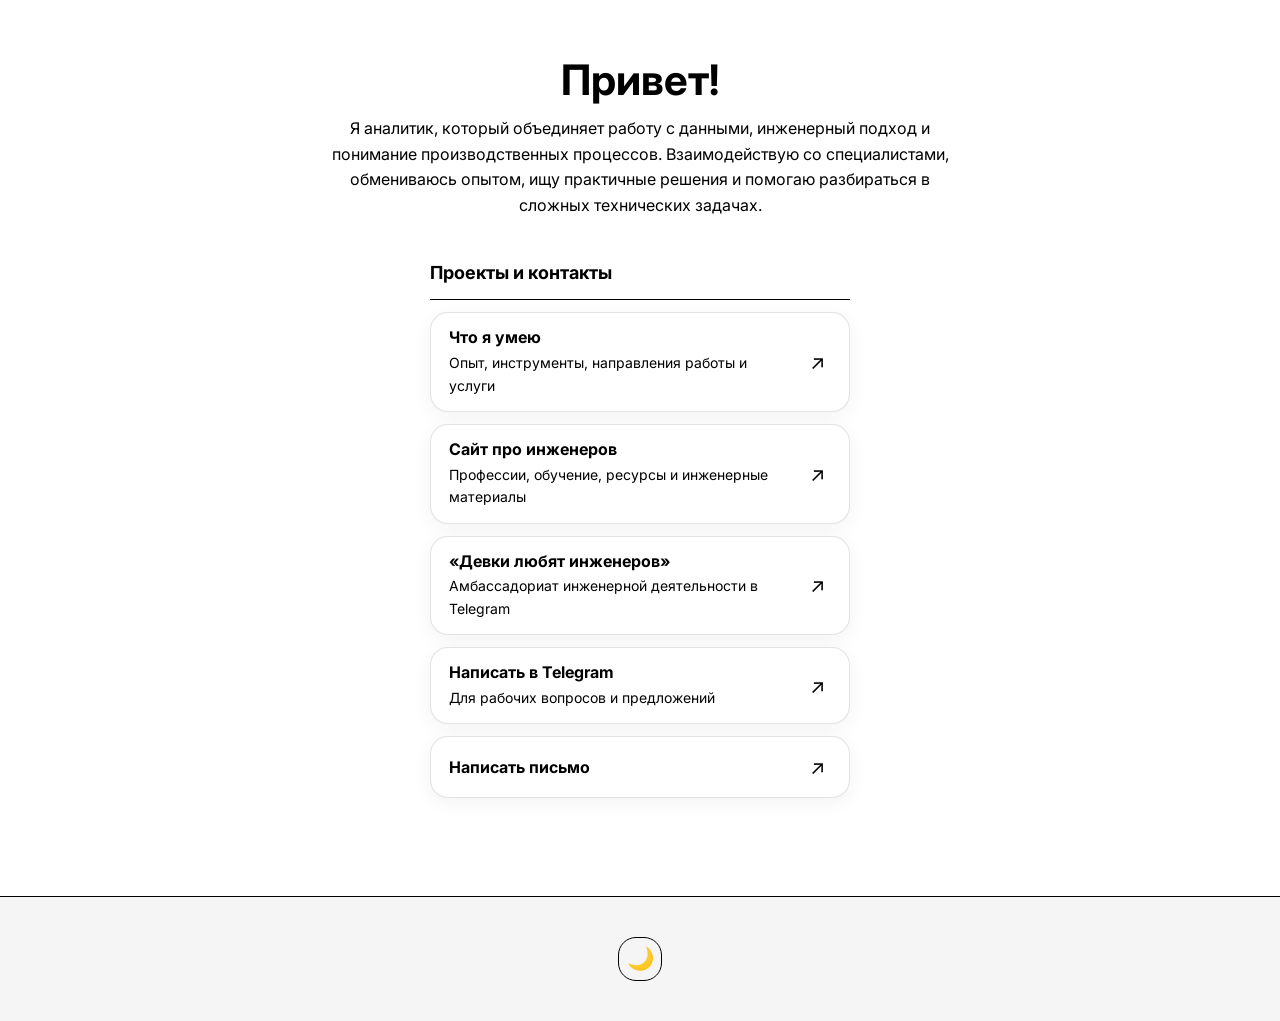
==== commit 6c3ec7eb: "Restore compact vertical link-card layout" ====
--- a/index.html
+++ b/index.html
@@ -1,152 +1,70 @@
-<!doctype html>
-<html lang="ru" class="theme-dark">
+<!DOCTYPE html>
+<html lang="ru">
 <head>
-  <meta charset="utf-8">
-  <meta name="viewport" content="width=device-width, initial-scale=1">
-  <meta name="theme-color" content="#101010">
-  <meta name="description" content="Евгения Целикина — аналитика производственных процессов, цифровизация, работа с данными. Проекты, инженерный справочник и контакты.">
-  <meta property="og:type" content="profile">
-  <meta property="og:locale" content="ru_RU">
-  <meta property="og:title" content="Евгения Целикина — данные, производство, инженерия">
-  <meta property="og:description" content="Производственная аналитика, цифровизация процессов и инженерные проекты. Компетенции и контакты.">
-  <title>Евгения Целикина — аналитика и цифровизация производства</title>
-  <link rel="icon" href="favicon.svg" type="image/svg+xml">
-  <link rel="stylesheet" href="style.css">
-  <script>
-    // Тот же ключ темы, что и у ENJIGIRLING: при переходах выбор сохраняется.
-    try {
-      if (localStorage.getItem('theme') === 'light') {
-        document.documentElement.classList.remove('theme-dark');
-      }
-    } catch (_) {}
-  </script>
-  <script type="application/ld+json">
-  {
-    "@context": "https://schema.org",
-    "@type": "Person",
-    "name": "Евгения Целикина",
-    "jobTitle": "Аналитик производственных процессов",
-    "description": "Аналитика, цифровизация и управление производственными процессами.",
-    "sameAs": [
-      "https://github.com/Vremennobeznika",
-      "https://t.me/enjigirling",
-      "https://vremennobeznika.github.io/enjigirling/",
-      "https://vremennobeznika.github.io/evosif/"
-    ]
-  }
-  </script>
+<meta charset="UTF-8">
+<meta name="viewport" content="width=device-width, initial-scale=1.0">
+<meta name="theme-color" content="#ffffff">
+<meta name="description" content="Аналитик: данные, инженерный подход и производственные процессы. Проекты и контакты.">
+<title>Евгения Целикина</title>
+<link rel="stylesheet" href="style.css">
 </head>
 <body>
-<a class="skip-link" href="#content">Перейти к содержимому</a>
-<div class="site-page">
-  <header class="site-topbar">
-    <a class="site-brand" href="#top" aria-label="Евгения Целикина — наверх">
-      ЕЦ <span>/ WORK INDEX</span>
-    </a>
-    <div class="topbar-actions">
-      <nav class="top-nav" aria-label="Навигация по визитке">
-        <a href="#about">Обо мне</a>
-        <a href="#projects">Проекты</a>
-        <a href="#contacts">Контакты</a>
-      </nav>
-      <button class="theme-toggle" id="themeToggle" type="button" aria-label="Включить светлую тему" aria-pressed="true" title="Светлая тема">☀</button>
-    </div>
+<main class="site-page">
+  <header class="page-header">
+    <h1>Привет!</h1>
+    <p>Я аналитик, который объединяет работу с данными, инженерный подход и понимание производственных процессов. Взаимодействую со специалистами, обмениваюсь опытом, ищу практичные решения и помогаю разбираться в сложных технических задачах.</p>
   </header>
 
-  <main id="content">
-    <section class="hero" id="top" aria-labelledby="page-title">
-      <div class="hero-main">
-        <p class="eyebrow">АНАЛИТИКА / ПРОИЗВОДСТВО / ЦИФРОВИЗАЦИЯ</p>
-        <h1 id="page-title">Евгения<br>Целикина.</h1>
-        <p class="hero-lead">Работаю на стыке производственных процессов, инженерии и данных. Нахожу узкие места, выстраиваю понятные процессы и помогаю переводить рабочие задачи в измеримые решения.</p>
-        <div class="hero-actions">
-          <a class="button button-primary" href="https://t.me/evosif" target="_blank" rel="noopener noreferrer">Обсудить задачу <span aria-hidden="true">↗</span></a>
-          <a class="button button-secondary" href="#projects">Смотреть проекты <span aria-hidden="true">↓</span></a>
-        </div>
-      </div>
-      <aside class="hero-aside" aria-label="Направления работы">
-        <span class="panel-label">ПРОФИЛЬ / 01</span>
-        <p>От технологических процессов и управления производством — к аналитике и цифровым инструментам.</p>
-        <div class="tag-row" aria-label="Ключевые инструменты">
-          <span>Python</span><span>SQL</span><span>Excel</span><span>САПР</span>
-        </div>
-      </aside>
-    </section>
+  <section class="links-section" aria-labelledby="projects-heading">
+    <div class="section-heading">
+      <h2 id="projects-heading">Проекты и контакты</h2>
+    </div>
 
-    <section class="section" id="about" aria-labelledby="about-title">
-      <div class="section-heading">
-        <div><span class="section-index">01 / ЭКСПЕРТИЗА</span><h2 id="about-title">Чем могу быть полезна</h2></div>
-        <p>Практический опыт производства и инструменты работы с данными.</p>
-      </div>
-      <div class="expertise-grid">
-        <article class="info-card">
-          <span class="card-index">01</span>
-          <h3>Анализ процессов</h3>
-          <p>Оценка текущей работы, нормирование, поиск потерь, контроль показателей и подготовка решений.</p>
-        </article>
-        <article class="info-card">
-          <span class="card-index">02</span>
-          <h3>Данные и автоматизация</h3>
-          <p>Структурирование информации, отчётность, Excel, SQL и Python для прикладных задач.</p>
-        </article>
-        <article class="info-card">
-          <span class="card-index">03</span>
-          <h3>Производственная практика</h3>
-          <p>Техпроцессы, документация, качество, снабжение и взаимодействие между подразделениями.</p>
-        </article>
-      </div>
-      <a class="inline-link" href="https://vremennobeznika.github.io/evosif/" target="_blank" rel="noopener noreferrer">Подробнее об опыте и навыках <span aria-hidden="true">↗</span></a>
-    </section>
+    <a class="link-card" href="https://vremennobeznika.github.io/evosif/" target="_blank" rel="noopener noreferrer">
+      <span class="card-copy">
+        <span class="card-title">Что я умею</span>
+        <span class="card-description">Опыт, инструменты, направления работы и услуги</span>
+      </span>
+      <span class="card-action" aria-hidden="true">↗</span>
+    </a>
 
-    <section class="section" id="projects" aria-labelledby="projects-title">
-      <div class="section-heading">
-        <div><span class="section-index">02 / ПУБЛИЧНЫЕ ПРОЕКТЫ</span><h2 id="projects-title">Что посмотреть</h2></div>
-        <p>Работа, инженерный справочник и сообщество — в одном месте.</p>
-      </div>
-      <div class="projects-grid">
-        <a class="project-card" href="https://vremennobeznika.github.io/evosif/" target="_blank" rel="noopener noreferrer">
-          <span class="project-meta">ПОРТФОЛИО / ПРОФЕССИОНАЛЬНЫЙ ПРОФИЛЬ</span>
-          <h3>Что я умею</h3>
-          <p>Направления работы, технические инструменты и профессиональный опыт.</p>
-          <span class="project-action">Перейти <span aria-hidden="true">↗</span></span>
-        </a>
-        <a class="project-card" href="https://vremennobeznika.github.io/enjigirling/" target="_blank" rel="noopener noreferrer">
-          <span class="project-meta">ENJIGIRLING / ИНЖЕНЕРНЫЙ СПРАВОЧНИК</span>
-          <h3>Сайт про инженеров</h3>
-          <p>Профессии, материалы, производственные процессы, словарь и калькуляторы.</p>
-          <span class="project-action">Открыть справочник <span aria-hidden="true">↗</span></span>
-        </a>
-        <a class="project-card" href="https://t.me/enjigirling" target="_blank" rel="noopener noreferrer">
-          <span class="project-meta">TELEGRAM / ИНЖЕНЕРНОЕ СООБЩЕСТВО</span>
-          <h3>«Девки любят инженеров»</h3>
-          <p>Амбассадориат инженерной деятельности: истории, инструменты и находки.</p>
-          <span class="project-action">Читать канал <span aria-hidden="true">↗</span></span>
-        </a>
-      </div>
-    </section>
+    <a class="link-card" href="https://vremennobeznika.github.io/enjigirling/" target="_blank" rel="noopener noreferrer">
+      <span class="card-copy">
+        <span class="card-title">Сайт про инженеров</span>
+        <span class="card-description">Профессии, обучение, ресурсы и инженерные материалы</span>
+      </span>
+      <span class="card-action" aria-hidden="true">↗</span>
+    </a>
 
-    <section class="section contact-section" id="contacts" aria-labelledby="contacts-title">
-      <div class="section-heading">
-        <div><span class="section-index">03 / СВЯЗЬ</span><h2 id="contacts-title">Есть рабочая задача?</h2></div>
-        <p>Для сотрудничества, консультаций и предложений.</p>
-      </div>
-      <div class="contact-grid">
-        <a class="contact-card" href="https://t.me/evosif" target="_blank" rel="noopener noreferrer">
-          <span class="contact-label">TELEGRAM</span><strong>@evosif</strong><span aria-hidden="true">↗</span>
-        </a>
-        <a class="contact-card" href="mailto:eva.tselikina@ya.ru">
-          <span class="contact-label">ЭЛЕКТРОННАЯ ПОЧТА</span><strong>eva.tselikina@ya.ru</strong><span aria-hidden="true">↗</span>
-        </a>
-      </div>
-    </section>
-  </main>
+    <a class="link-card" href="https://t.me/enjigirling" target="_blank" rel="noopener noreferrer">
+      <span class="card-copy">
+        <span class="card-title">«Девки любят инженеров»</span>
+        <span class="card-description">Амбассадориат инженерной деятельности в Telegram</span>
+      </span>
+      <span class="card-action" aria-hidden="true">↗</span>
+    </a>
 
-  <footer class="site-footer">
-    <span>© 2026 Евгения Целикина</span>
-    <a href="https://github.com/Vremennobeznika" target="_blank" rel="noopener noreferrer">GitHub <span aria-hidden="true">↗</span></a>
-    <a href="https://vremennobeznika.github.io/enjigirling/" target="_blank" rel="noopener noreferrer">ENJIGIRLING <span aria-hidden="true">↗</span></a>
-  </footer>
-</div>
-<script src="script.js" defer></script>
+    <a class="link-card" href="https://t.me/evosif" target="_blank" rel="noopener noreferrer">
+      <span class="card-copy">
+        <span class="card-title">Написать в Telegram</span>
+        <span class="card-description">Для рабочих вопросов и предложений</span>
+      </span>
+      <span class="card-action" aria-hidden="true">↗</span>
+    </a>
+
+    <a class="link-card" href="mailto:eva.tselikina@ya.ru">
+      <span class="card-copy">
+        <span class="card-title">Написать письмо</span>
+      </span>
+      <span class="card-action" aria-hidden="true">↗</span>
+    </a>
+  </section>
+</main>
+
+<footer>
+  <button class="theme-toggle" id="themeToggle" type="button" aria-label="Переключить тему">🌙</button>
+</footer>
+
+<script src="script.js"></script>
 </body>
 </html>
--- a/style.css
+++ b/style.css
@@ -1,97 +1,100 @@
-/* Визитка: та же нейтральная палитра, типографика и геометрия, что на ENJIGIRLING.
-   Только локальные CSS/JS, без фреймворков, изображений и обязательных внешних запросов. */
+/* Визитка в стиле сайта enjigirling: чёрно-белая гамма, шрифт Inter, переключатель темы 🌙 / ☀️ */
+@import url('https://fonts.googleapis.com/css2?family=Inter:wght@400;600;700&display=swap');
+
 :root {
-  color-scheme: light;
-  --bg:#fff;--surface:#fff;--soft-bg:#f5f5f5;
-  --text:#111;--muted:#484848;--border:#d5d5d5;
-  --strong-border:#111;--button-bg:#111;--button-text:#fff;
-  --font:Inter,system-ui,-apple-system,"Segoe UI",Roboto,Arial,sans-serif;
-  --radius:16px;--container:1200px;
+  --bg: #FFFFFF;
+  --bg-block: #F5F5F5;
+  --text-primary: #000000;
+  --text-body: #000000;
+  --border: #000000;
+  --card-border: rgba(127,127,127,.22);
+  --font: 'Inter', system-ui, -apple-system, 'Segoe UI', Roboto, Arial, sans-serif;
+  --fs-xs: 12px;
+  --fs-sm: 14px;
+  --fs-md: 16px;
+  --fs-lg: 18px;
+  --fs-xl: 20px;
+  --fs-h1: clamp(28px, 4vw, 42px);
+  --radius: 18px;
 }
-html.theme-dark {
-  color-scheme: dark;
-  --bg:#101010;--surface:#202020;--soft-bg:#292929;
-  --text:#f5f5f5;--muted:#c0c0c0;--border:#474747;
-  --strong-border:#d5d5d5;--button-bg:#d0d0d0;--button-text:#101010;
+.theme-dark {
+  --bg: #121212;
+  --bg-block: #1E1E1E;
+  --text-primary: #FFFFFF;
+  --text-body: #E0E0E0;
+  --border: #FFFFFF;
 }
-* { box-sizing:border-box; }
-html { scroll-behavior:smooth; scroll-padding-top:20px; }
-body { margin:0;background:var(--bg);color:var(--text);font:400 16px/1.6 var(--font); }
-a,a:link,a:visited { color:inherit;text-decoration:none; }
-button { font:inherit; }
-a:focus-visible,button:focus-visible { outline:3px solid var(--strong-border);outline-offset:4px; }
-.skip-link { position:absolute;z-index:10;left:16px;top:-100px;background:var(--button-bg);color:var(--button-text)!important;padding:10px 16px;border-radius:8px; }
-.skip-link:focus { top:10px; }
-.site-page { max-width:var(--container);margin:0 auto;padding:0 24px; }
-.site-topbar { display:flex;flex-wrap:wrap;align-items:center;justify-content:space-between;gap:16px;min-height:86px;padding:18px 0;border-bottom:1px solid var(--border); }
-.site-brand { font-size:14px;font-weight:700;letter-spacing:.07em;white-space:nowrap; }
-.site-brand span { color:var(--muted);font-size:11px;font-weight:400; }
-.topbar-actions { display:flex;align-items:center;gap:18px;min-width:0; }
-.top-nav { display:flex;flex-wrap:wrap;gap:4px; }
-.top-nav a { display:inline-flex;min-height:44px;align-items:center;padding:10px 12px;font-size:13px;font-weight:600;border-radius:10px;border:1px solid transparent; }
-.top-nav a:hover { border-color:var(--border);background:var(--soft-bg); }
-.theme-toggle { display:grid;place-items:center;flex:0 0 44px;width:44px;height:44px;border:1px solid var(--border);border-radius:50%;background:var(--surface);color:var(--text);font-size:23px;cursor:pointer; }
-.theme-toggle:hover { border-color:var(--strong-border); }
-.hero { display:grid;grid-template-columns:minmax(0,1.65fr) minmax(260px,.8fr);gap:clamp(22px,5vw,70px);align-items:end;padding:clamp(56px,8vw,112px) 0 56px;border-bottom:1px solid var(--border); }
-.hero-main { min-width:0; }
-.eyebrow,.section-index,.panel-label,.project-meta,.contact-label { font-size:11px;line-height:1.5;letter-spacing:.12em;font-weight:700;color:var(--muted); }
-.hero h1 { font-size:clamp(52px,8vw,100px);line-height:1.02;letter-spacing:-.06em;margin:16px 0 26px;overflow-wrap:anywhere; }
-.hero-lead { max-width:660px;color:var(--muted);font-size:clamp(16px,1.8vw,19px);line-height:1.7;margin:0; }
-.hero-actions { display:flex;flex-wrap:wrap;gap:10px;margin-top:32px; }
-.button { display:inline-flex;align-items:center;justify-content:space-between;gap:14px;min-height:48px;padding:12px 17px;border:1px solid var(--strong-border);border-radius:12px;font-size:14px;font-weight:700;transition:transform .15s ease; }
-.button:hover { transform:translateY(-2px); }
-.button-primary,.button-primary:visited { background:var(--button-bg);color:var(--button-text)!important;border-color:var(--button-bg); }
-.button-secondary,.button-secondary:visited { background:var(--surface);color:var(--text)!important; }
-.hero-aside { border:1px solid var(--border);border-radius:var(--radius);padding:24px;background:var(--surface); }
-.hero-aside p { font-size:17px;line-height:1.6;font-weight:600;margin:22px 0 24px; }
-.tag-row { display:flex;flex-wrap:wrap;gap:7px; }
-.tag-row span { padding:5px 10px;border:1px solid var(--border);border-radius:9px;background:var(--soft-bg);font-size:12px;font-weight:600; }
-.section { padding:66px 0 18px; }
-.section-heading { display:flex;justify-content:space-between;align-items:end;gap:26px;margin-bottom:22px; }
-.section-heading h2 { font-size:clamp(24px,3.4vw,34px);letter-spacing:-.035em;line-height:1.2;margin:8px 0 0; }
-.section-heading p { color:var(--muted);font-size:13px;max-width:260px;margin:0; }
-.expertise-grid,.projects-grid { display:grid;grid-template-columns:repeat(3,minmax(0,1fr));gap:14px; }
-.info-card,.project-card { display:flex;flex-direction:column;min-width:0;background:var(--surface);border:1px solid var(--border);border-radius:var(--radius);padding:24px; }
-.card-index { color:var(--muted);font-size:11px;font-weight:700;letter-spacing:.1em; }
-.info-card h3,.project-card h3 { font-size:clamp(18px,2vw,22px);line-height:1.28;letter-spacing:-.025em;margin:24px 0 12px;overflow-wrap:anywhere; }
-.info-card p,.project-card p { margin:0;color:var(--muted);font-size:14px;line-height:1.65;overflow-wrap:anywhere; }
-.inline-link { display:inline-flex;align-items:center;gap:12px;min-height:44px;margin-top:16px;padding:8px 0;border-bottom:1px solid var(--strong-border);font-size:14px;font-weight:700; }
-.inline-link:hover { text-decoration:underline; }
-.project-card { min-height:260px;transition:border-color .15s ease,transform .15s ease; }
-.project-card:hover { transform:translateY(-2px);border-color:var(--strong-border); }
-.project-card h3 { margin-top:26px; }
-.project-action { display:flex;align-items:center;justify-content:space-between;gap:10px;border-top:1px solid var(--border);padding-top:15px;margin-top:auto;font-size:13px;font-weight:700; }
-.project-card p { padding-bottom:24px; }
-.contact-section { padding-bottom:70px; }
-.contact-grid { display:grid;grid-template-columns:repeat(2,minmax(0,1fr));gap:14px; }
-.contact-card { display:grid;grid-template-columns:minmax(0,1fr) auto;gap:12px;align-items:center;border:1px solid var(--border);border-radius:var(--radius);background:var(--soft-bg);padding:22px 24px; }
-.contact-label { grid-column:1/-1; }
-.contact-card strong { font-size:clamp(15px,2vw,20px);line-height:1.4;overflow-wrap:anywhere; }
-.contact-card:hover { border-color:var(--strong-border); }
-.site-footer { display:flex;flex-wrap:wrap;align-items:center;gap:12px 28px;border-top:1px solid var(--border);padding:26px 0 38px;color:var(--muted);font-size:12px; }
-.site-footer a { font-weight:700; }
-.site-footer a:hover { text-decoration:underline; }
-@media(max-width:850px) {
-  .hero { grid-template-columns:minmax(0,1fr);padding-top:66px; }
-  .hero-aside { max-width:650px; }
-  .expertise-grid,.projects-grid { grid-template-columns:minmax(0,1fr); }
-  .project-card { min-height:210px; }
-  .section { padding-top:48px; }
+
+* { margin: 0; padding: 0; box-sizing: border-box; }
+body {
+  font-family: var(--font);
+  color: var(--text-body);
+  background: var(--bg);
+  line-height: 1.6;
+  transition: background .2s, color .2s;
 }
-@media(max-width:560px) {
-  .site-page { padding:0 16px; }
-  .site-topbar { gap:8px;min-height:0; }
-  .topbar-actions { width:100%;justify-content:space-between;gap:4px; }
-  .top-nav { gap:0; }
-  .top-nav a { padding:10px 9px;font-size:12px; }
-  .hero { padding:46px 0 38px; }
-  .hero h1 { font-size:clamp(48px,12vw,68px); }
-  .hero-aside,.info-card,.project-card,.contact-card { padding:19px; }
-  .section-heading { display:block; }
-  .section-heading p { max-width:none;margin-top:9px; }
-  .contact-grid { grid-template-columns:minmax(0,1fr); }
-  .contact-section { padding-bottom:42px; }
+a { color: inherit; text-decoration: none; }
+button { font-family: inherit; }
+
+.site-page { max-width: 760px; margin: 0 auto; padding: 56px 20px 50px; }
+
+.page-header { text-align: center; margin-bottom: 40px; }
+.page-header h1 {
+  font-size: var(--fs-h1);
+  line-height: 1.15;
+  margin-bottom: 12px;
+  color: var(--text-primary);
 }
-@media(prefers-reduced-motion:reduce) {
-  *,*::before,*::after { scroll-behavior:auto!important;animation-duration:.01ms!important;transition-duration:.01ms!important; }
+.page-header p { max-width: 620px; margin: 0 auto; font-size: var(--fs-md); color: var(--text-body); }
+
+.links-section { max-width: 420px; margin: 0 auto; }
+
+.section-heading {
+  display: flex; align-items: center; justify-content: space-between;
+  padding-bottom: 12px; margin-bottom: 8px;
+  border-bottom: 1px solid var(--border);
 }
+.section-heading h2 { font-size: var(--fs-lg); font-weight: 700; color: var(--text-primary); }
+
+.link-card {
+  display: grid; grid-template-columns: 1fr 28px; align-items: center; gap: 16px;
+  padding: 14px 18px; margin-top: 12px;
+  background: var(--bg);
+  border: 1px solid var(--card-border);
+  border-radius: var(--radius);
+  box-shadow: 0 5px 20px rgba(0,0,0,.05);
+  transition: transform .2s, border-color .2s;
+}
+.link-card:hover { transform: translateY(-3px); border-color: var(--text-primary); }
+.link-card:focus-visible { outline: 3px solid var(--text-primary); outline-offset: 3px; }
+.card-copy { display: flex; flex-direction: column; gap: 4px; min-width: 0; }
+.card-title { font-size: var(--fs-md); font-weight: 700; line-height: 1.3; color: var(--text-primary); overflow-wrap: anywhere; }
+.card-description { font-size: var(--fs-sm); color: var(--text-body); overflow-wrap: anywhere; }
+.card-action { display: grid; place-items: center; font-size: var(--fs-xl); color: var(--text-primary); transition: transform .2s; }
+.link-card:hover .card-action { transform: translate(2px, -2px); }
+
+footer {
+  background: var(--bg-block);
+  text-align: center;
+  padding: 40px 0;
+  border-top: 1px solid var(--border);
+  margin-top: 48px;
+}
+.theme-toggle {
+  width: 44px; height: 44px;
+  background: none;
+  border: 1px solid var(--border);
+  border-radius: var(--radius);
+  color: var(--text-primary);
+  font: 22px/1 "Apple Color Emoji", "Segoe UI Emoji", "Noto Color Emoji", sans-serif;
+  cursor: pointer;
+}
+
+@media (max-width: 560px) {
+  .site-page { padding: 36px 16px 36px; }
+  .link-card { grid-template-columns: 1fr 22px; gap: 10px; padding: 16px 14px; }
+  .card-title { font-size: var(--fs-md); }
+}
+@media (prefers-reduced-motion: reduce) {
+  *, *::before, *::after { transition-duration: .01ms !important; }
+}
